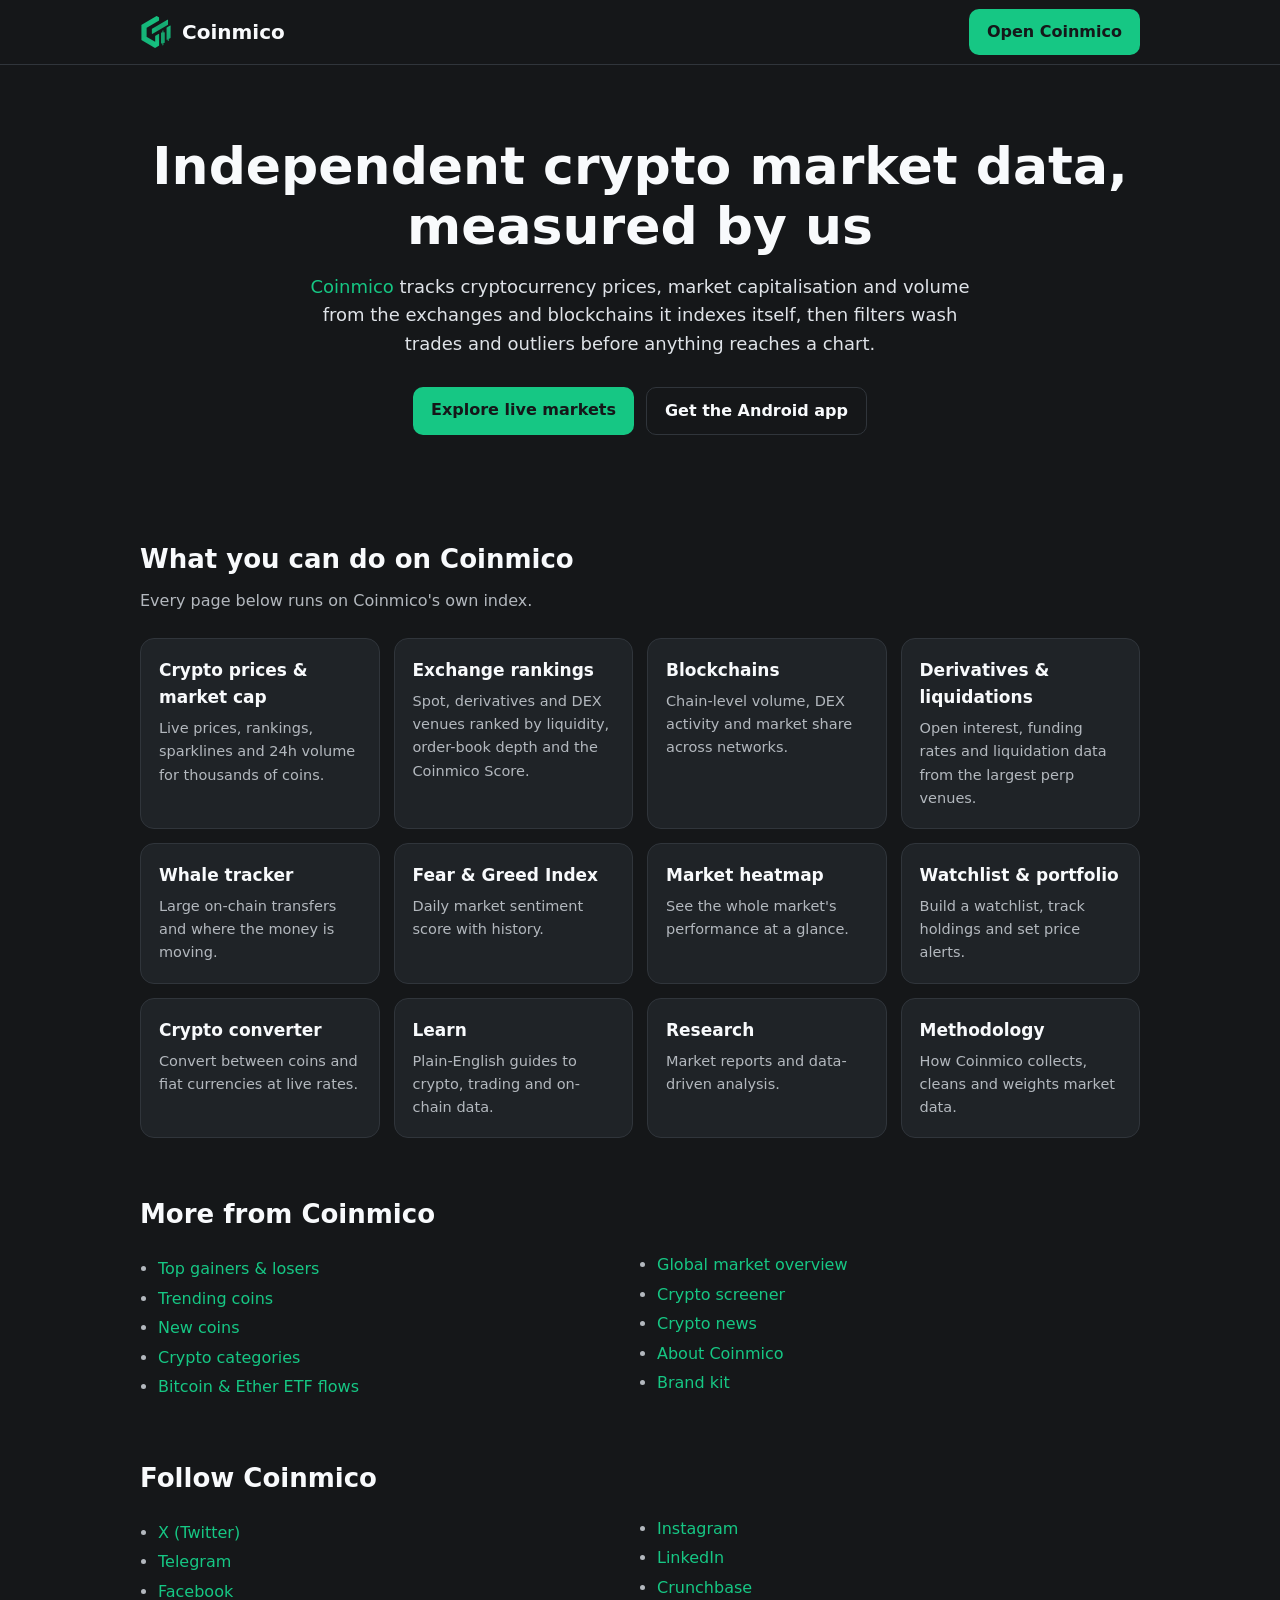
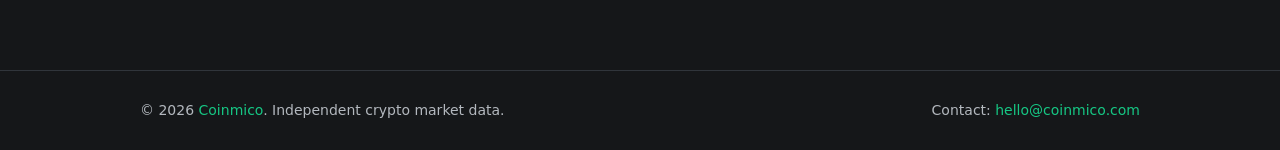
==== index.html @ 0775359c "Coinmico project page Co-Authored-By: Devin AI <158243242+devin-ai-integration[bot]@users.noreply.gi" ====
<!doctype html>
<html lang="en">
<head>
<meta charset="utf-8">
<meta name="viewport" content="width=device-width, initial-scale=1">
<title>Coinmico – Independent Crypto Market Data &amp; Analytics</title>
<meta name="description" content="Coinmico is an independent crypto market data platform: live prices, market cap, volume, exchanges, DEXs, chains, derivatives, whales and research, measured from the venues it indexes itself.">
<meta property="og:type" content="website">
<meta property="og:title" content="Coinmico – Independent Crypto Market Data">
<meta property="og:description" content="Live crypto prices, market cap, exchanges, DEXs, derivatives and on-chain analytics.">
<meta property="og:image" content="assets/og.png">
<meta name="twitter:card" content="summary_large_image">
<meta name="twitter:site" content="@coinmicoHQ">
<link rel="icon" href="favicon.ico">
<script type="application/ld+json">
{
  "@context": "https://schema.org",
  "@type": "Organization",
  "name": "Coinmico",
  "url": "https://coinmico.com",
  "logo": "https://coinmico.com/brand/icon-512.png",
  "email": "hello@coinmico.com",
  "sameAs": [
    "https://x.com/coinmicoHQ",
    "https://www.facebook.com/coinmico",
    "https://t.me/coinmico",
    "https://www.instagram.com/coinmico",
    "https://www.linkedin.com/in/coinmico-hq",
    "https://www.crunchbase.com/organization/coinmico",
    "https://play.google.com/store/apps/details?id=com.coinmico.app"
  ]
}
</script>
<style>
:root{--bg:#151719;--panel:#1b1e21;--card:#1f2327;--line:#30353b;--ink:#f8fafc;--soft:#dfe3e8;--muted:#b3b8be;--accent:#16c784}
*{box-sizing:border-box}
body{margin:0;background:var(--bg);color:var(--ink);font:16px/1.6 Inter,system-ui,-apple-system,"Segoe UI",Roboto,sans-serif}
a{color:var(--accent);text-decoration:none}
a:hover{text-decoration:underline}
.wrap{max-width:1040px;margin:0 auto;padding:0 20px}
header{border-bottom:1px solid var(--line)}
header .wrap{display:flex;align-items:center;justify-content:space-between;height:64px}
.brand{display:flex;align-items:center;gap:10px;color:var(--ink);font-weight:700;font-size:20px}
.brand img{width:32px;height:32px}
.btn{display:inline-block;background:var(--accent);color:#151719;font-weight:600;padding:10px 18px;border-radius:10px}
.btn:hover{text-decoration:none;filter:brightness(1.08)}
.btn.ghost{background:transparent;color:var(--ink);border:1px solid var(--line)}
.hero{padding:72px 0 48px;text-align:center}
.hero h1{font-size:clamp(32px,5vw,52px);line-height:1.15;margin:0 0 16px}
.hero p{color:var(--soft);max-width:680px;margin:0 auto 28px;font-size:18px}
.hero .cta{display:flex;gap:12px;justify-content:center;flex-wrap:wrap}
h2{font-size:26px;margin:56px 0 8px}
.lead{color:var(--muted);margin:0 0 24px}
.grid{display:grid;grid-template-columns:repeat(auto-fill,minmax(230px,1fr));gap:14px}
.card{background:var(--card);border:1px solid var(--line);border-radius:14px;padding:18px}
.card h3{margin:0 0 6px;font-size:17px}
.card h3 a{color:var(--ink)}
.card p{margin:0;color:var(--muted);font-size:14.5px}
ul.links{columns:2;padding-left:18px;color:var(--muted)}
ul.links li{margin:4px 0}
footer{border-top:1px solid var(--line);margin-top:64px;padding:28px 0;color:var(--muted);font-size:14px}
footer .wrap{display:flex;justify-content:space-between;flex-wrap:wrap;gap:12px}
@media(max-width:600px){ul.links{columns:1}}
</style>
</head>
<body>
<header>
  <div class="wrap">
    <a class="brand" href="https://coinmico.com"><img src="assets/mark.png" alt="Coinmico logo">Coinmico</a>
    <a class="btn" href="https://coinmico.com">Open Coinmico</a>
  </div>
</header>

<main class="wrap">
  <section class="hero">
    <h1>Independent crypto market data, measured by us</h1>
    <p><a href="https://coinmico.com">Coinmico</a> tracks cryptocurrency prices, market capitalisation and volume from the exchanges and blockchains it indexes itself, then filters wash trades and outliers before anything reaches a chart.</p>
    <div class="cta">
      <a class="btn" href="https://coinmico.com">Explore live markets</a>
      <a class="btn ghost" href="https://play.google.com/store/apps/details?id=com.coinmico.app">Get the Android app</a>
    </div>
  </section>

  <h2>What you can do on Coinmico</h2>
  <p class="lead">Every page below runs on Coinmico's own index.</p>
  <div class="grid">
    <div class="card"><h3><a href="https://coinmico.com">Crypto prices &amp; market cap</a></h3><p>Live prices, rankings, sparklines and 24h volume for thousands of coins.</p></div>
    <div class="card"><h3><a href="https://coinmico.com/exchanges">Exchange rankings</a></h3><p>Spot, derivatives and DEX venues ranked by liquidity, order-book depth and the Coinmico Score.</p></div>
    <div class="card"><h3><a href="https://coinmico.com/chains">Blockchains</a></h3><p>Chain-level volume, DEX activity and market share across networks.</p></div>
    <div class="card"><h3><a href="https://coinmico.com/liquidations">Derivatives &amp; liquidations</a></h3><p>Open interest, funding rates and liquidation data from the largest perp venues.</p></div>
    <div class="card"><h3><a href="https://coinmico.com/whales">Whale tracker</a></h3><p>Large on-chain transfers and where the money is moving.</p></div>
    <div class="card"><h3><a href="https://coinmico.com/fear-and-greed">Fear &amp; Greed Index</a></h3><p>Daily market sentiment score with history.</p></div>
    <div class="card"><h3><a href="https://coinmico.com/heatmap">Market heatmap</a></h3><p>See the whole market's performance at a glance.</p></div>
    <div class="card"><h3><a href="https://coinmico.com/watchlist">Watchlist &amp; portfolio</a></h3><p>Build a watchlist, track holdings and set price alerts.</p></div>
    <div class="card"><h3><a href="https://coinmico.com/converter">Crypto converter</a></h3><p>Convert between coins and fiat currencies at live rates.</p></div>
    <div class="card"><h3><a href="https://coinmico.com/learn">Learn</a></h3><p>Plain-English guides to crypto, trading and on-chain data.</p></div>
    <div class="card"><h3><a href="https://coinmico.com/research">Research</a></h3><p>Market reports and data-driven analysis.</p></div>
    <div class="card"><h3><a href="https://coinmico.com/methodology">Methodology</a></h3><p>How Coinmico collects, cleans and weights market data.</p></div>
  </div>

  <h2>More from Coinmico</h2>
  <ul class="links">
    <li><a href="https://coinmico.com/gainers-losers">Top gainers &amp; losers</a></li>
    <li><a href="https://coinmico.com/trending">Trending coins</a></li>
    <li><a href="https://coinmico.com/new-coins">New coins</a></li>
    <li><a href="https://coinmico.com/categories">Crypto categories</a></li>
    <li><a href="https://coinmico.com/etf-flows">Bitcoin &amp; Ether ETF flows</a></li>
    <li><a href="https://coinmico.com/global">Global market overview</a></li>
    <li><a href="https://coinmico.com/screener">Crypto screener</a></li>
    <li><a href="https://coinmico.com/news">Crypto news</a></li>
    <li><a href="https://coinmico.com/about">About Coinmico</a></li>
    <li><a href="https://coinmico.com/brand">Brand kit</a></li>
  </ul>

  <h2>Follow Coinmico</h2>
  <ul class="links">
    <li><a href="https://x.com/coinmicoHQ" rel="me">X (Twitter)</a></li>
    <li><a href="https://t.me/coinmico" rel="me">Telegram</a></li>
    <li><a href="https://www.facebook.com/coinmico" rel="me">Facebook</a></li>
    <li><a href="https://www.instagram.com/coinmico" rel="me">Instagram</a></li>
    <li><a href="https://www.linkedin.com/in/coinmico-hq" rel="me">LinkedIn</a></li>
    <li><a href="https://www.crunchbase.com/organization/coinmico" rel="me">Crunchbase</a></li>
  </ul>
</main>

<footer>
  <div class="wrap">
    <span>© 2026 <a href="https://coinmico.com">Coinmico</a>. Independent crypto market data.</span>
    <span>Contact: <a href="mailto:hello@coinmico.com">hello@coinmico.com</a></span>
  </div>
</footer>
</body>
</html>
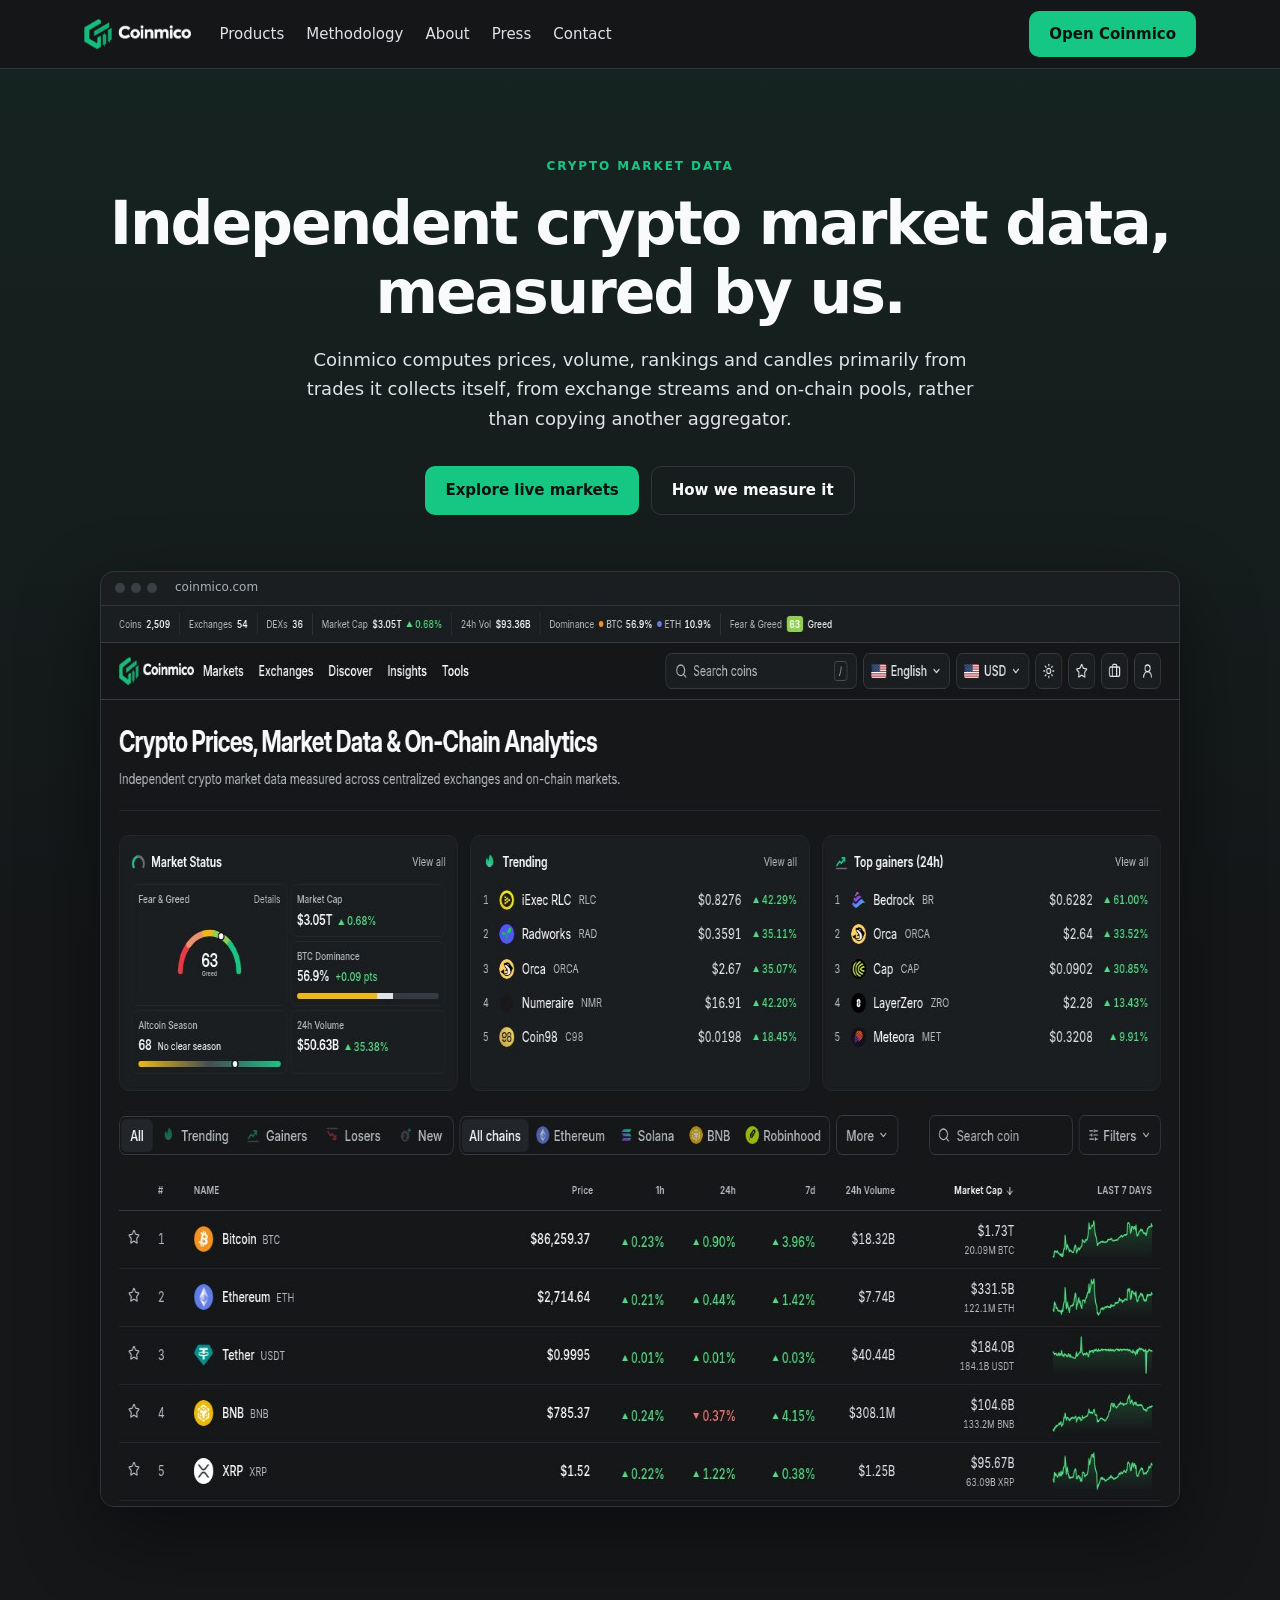
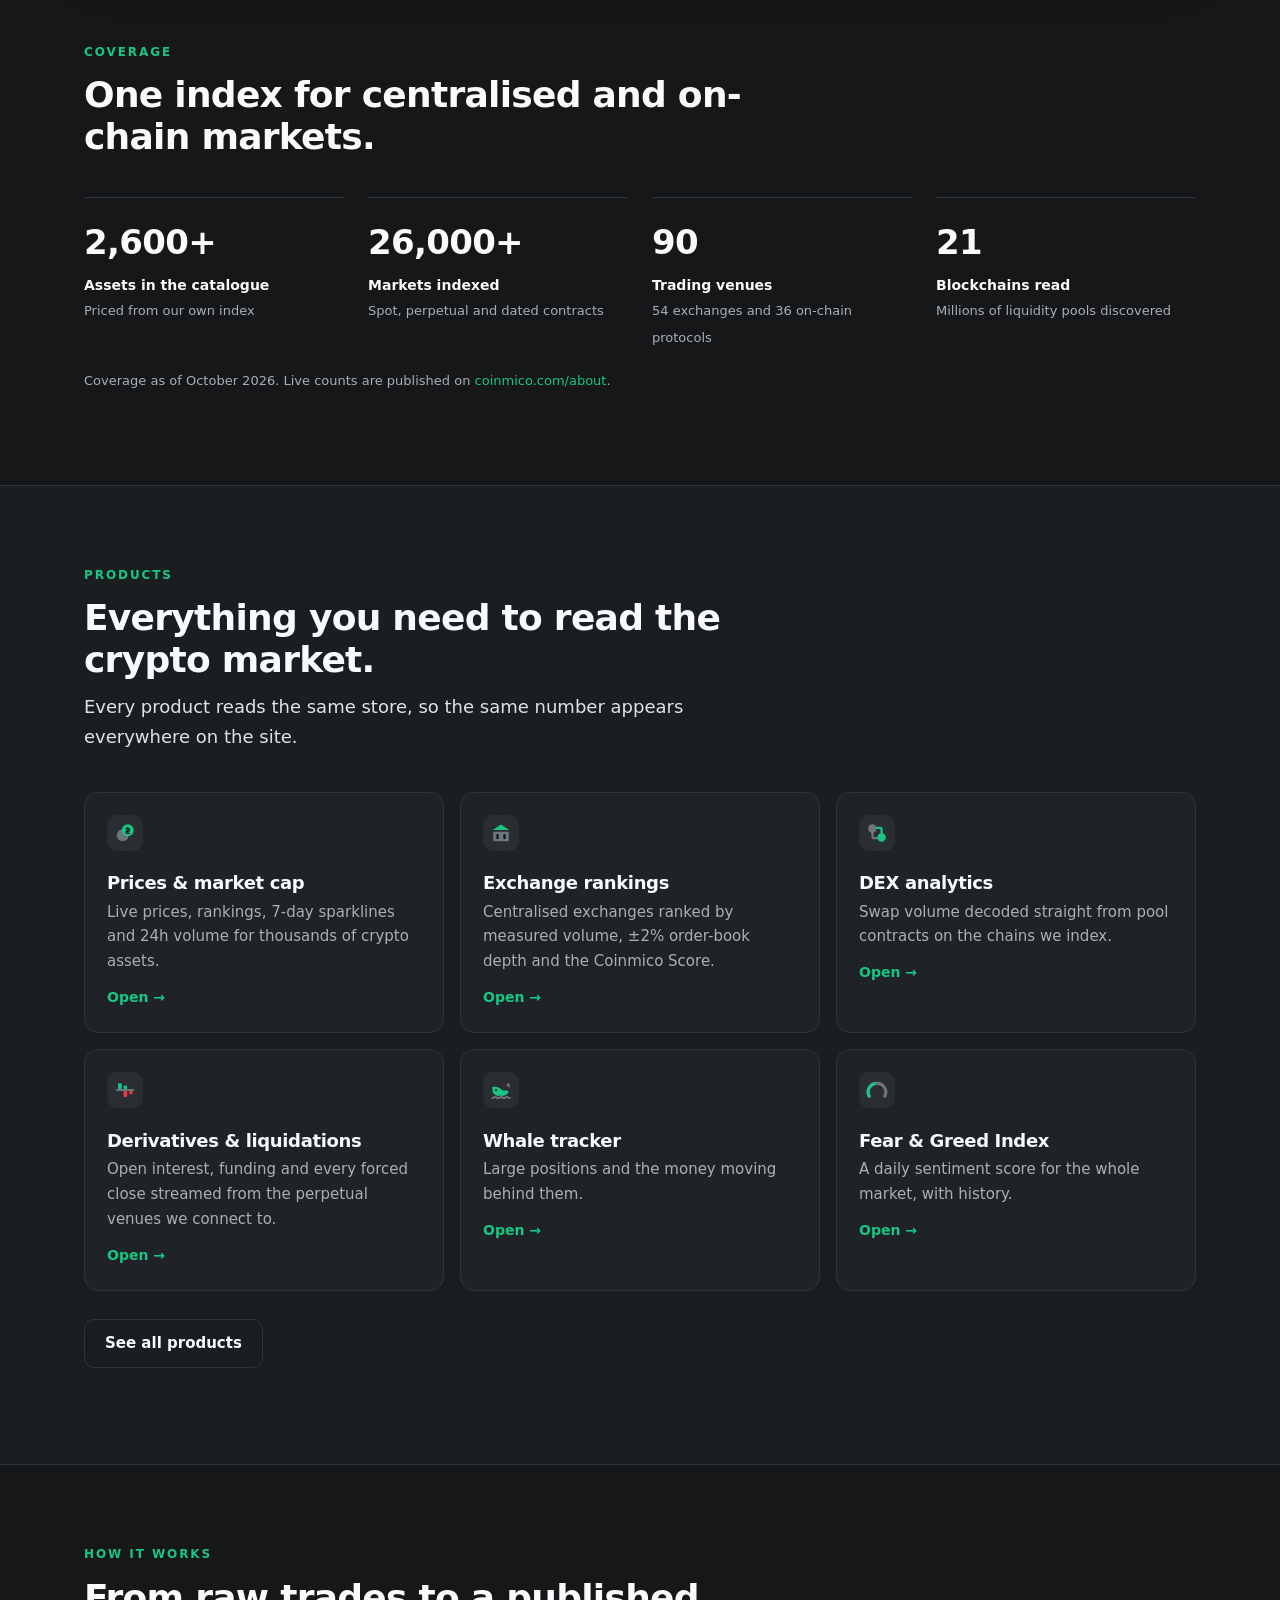
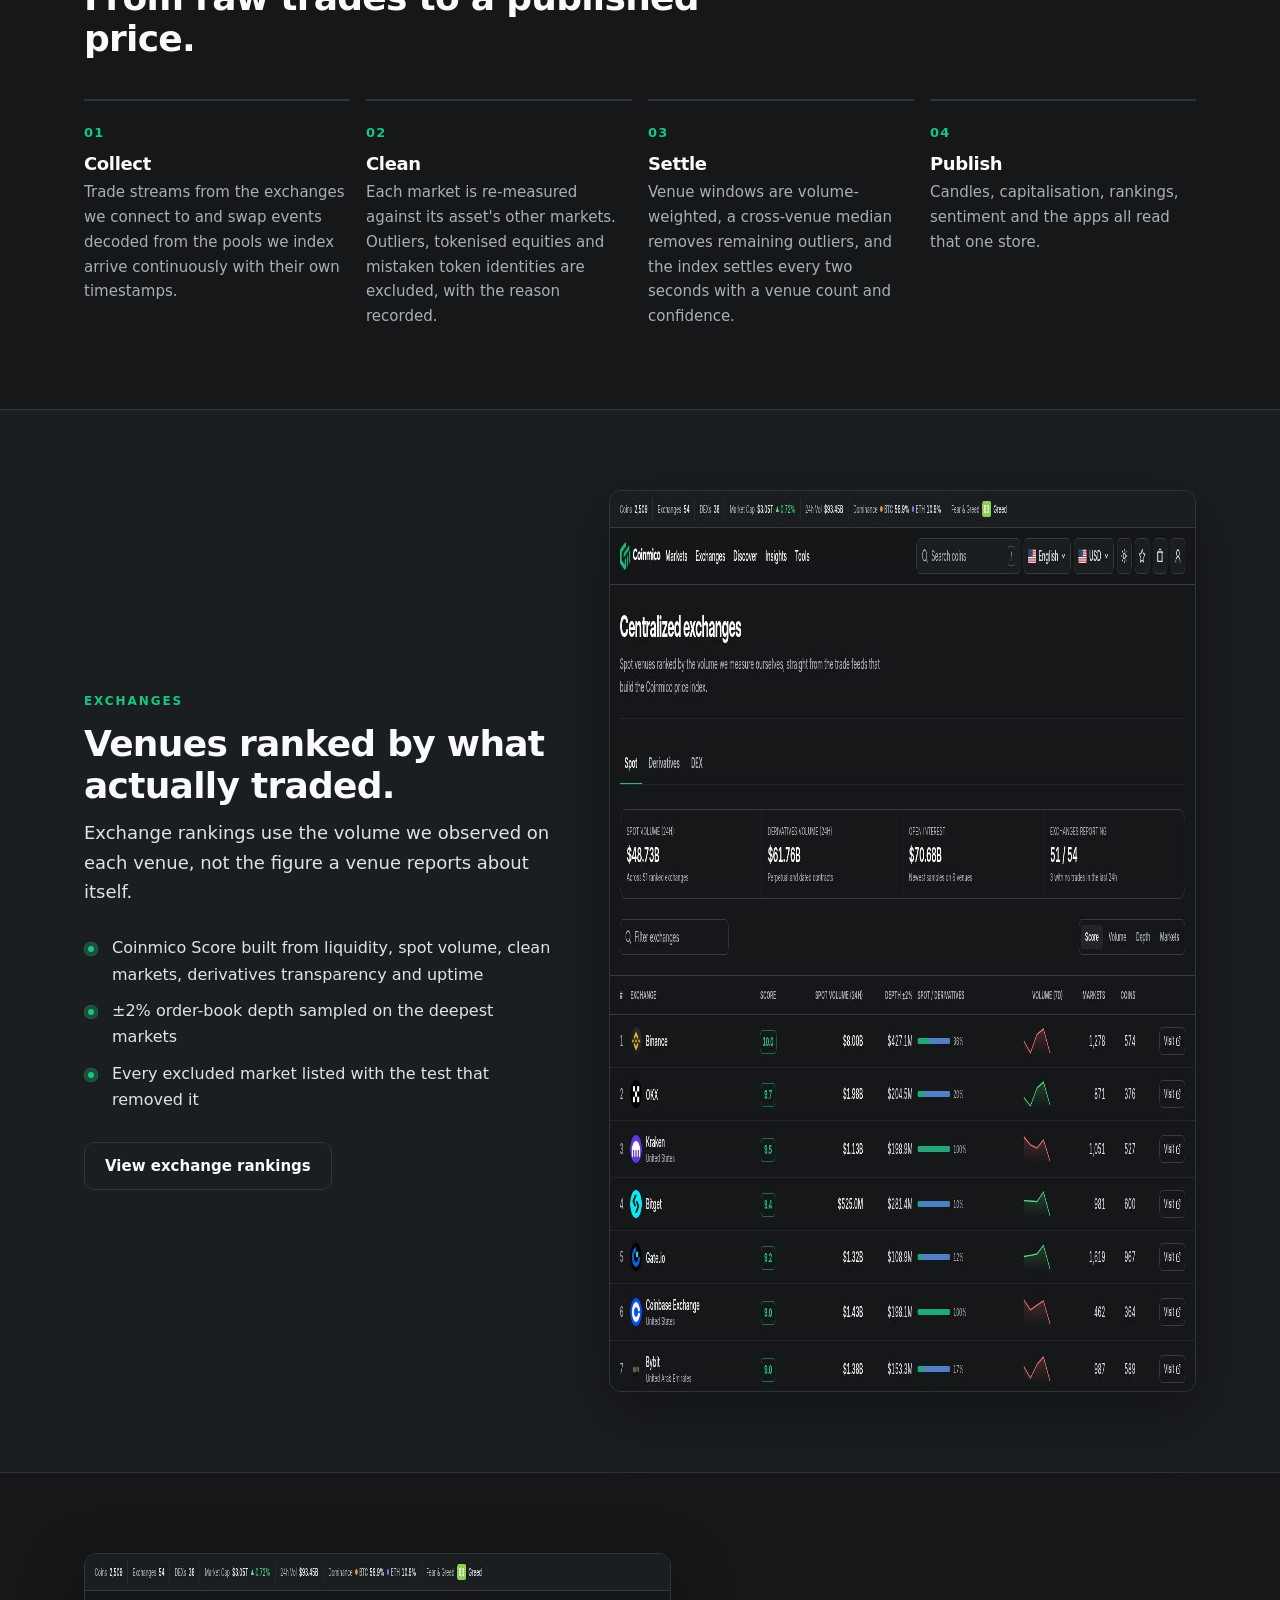
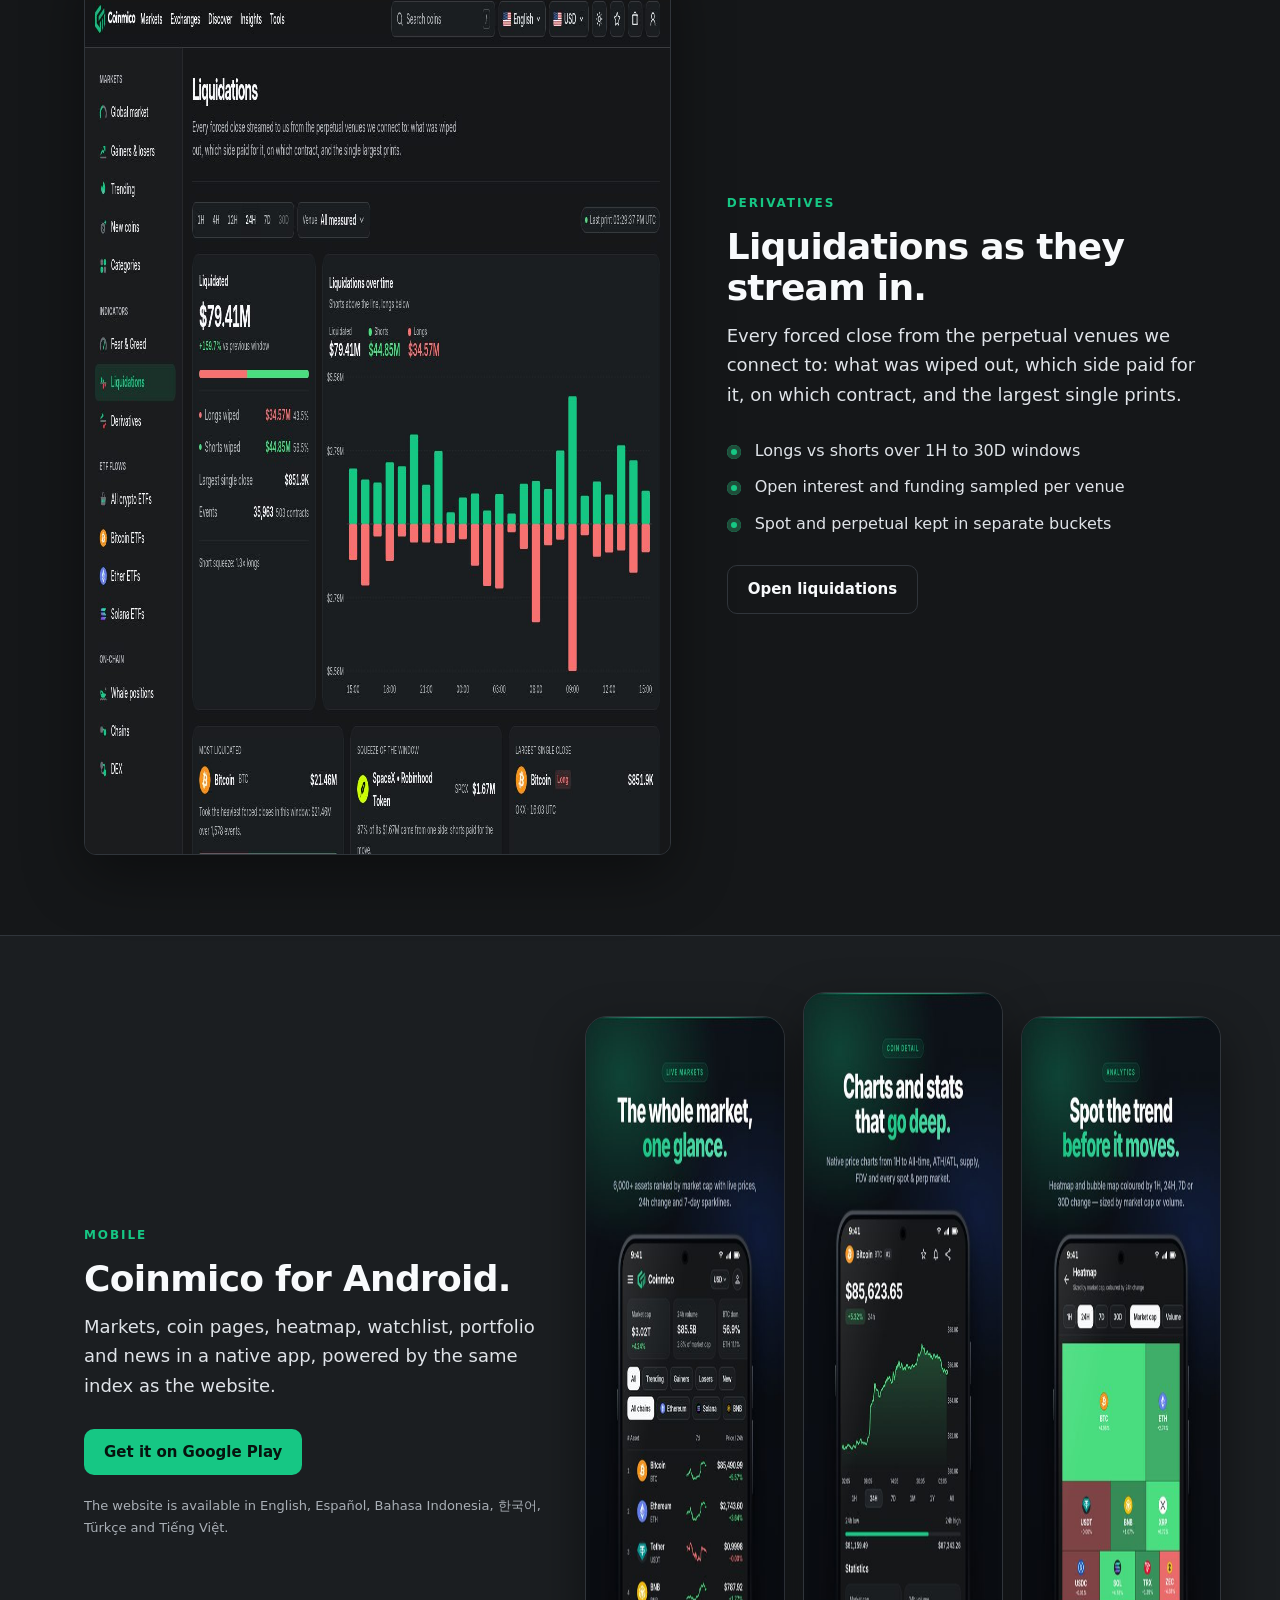
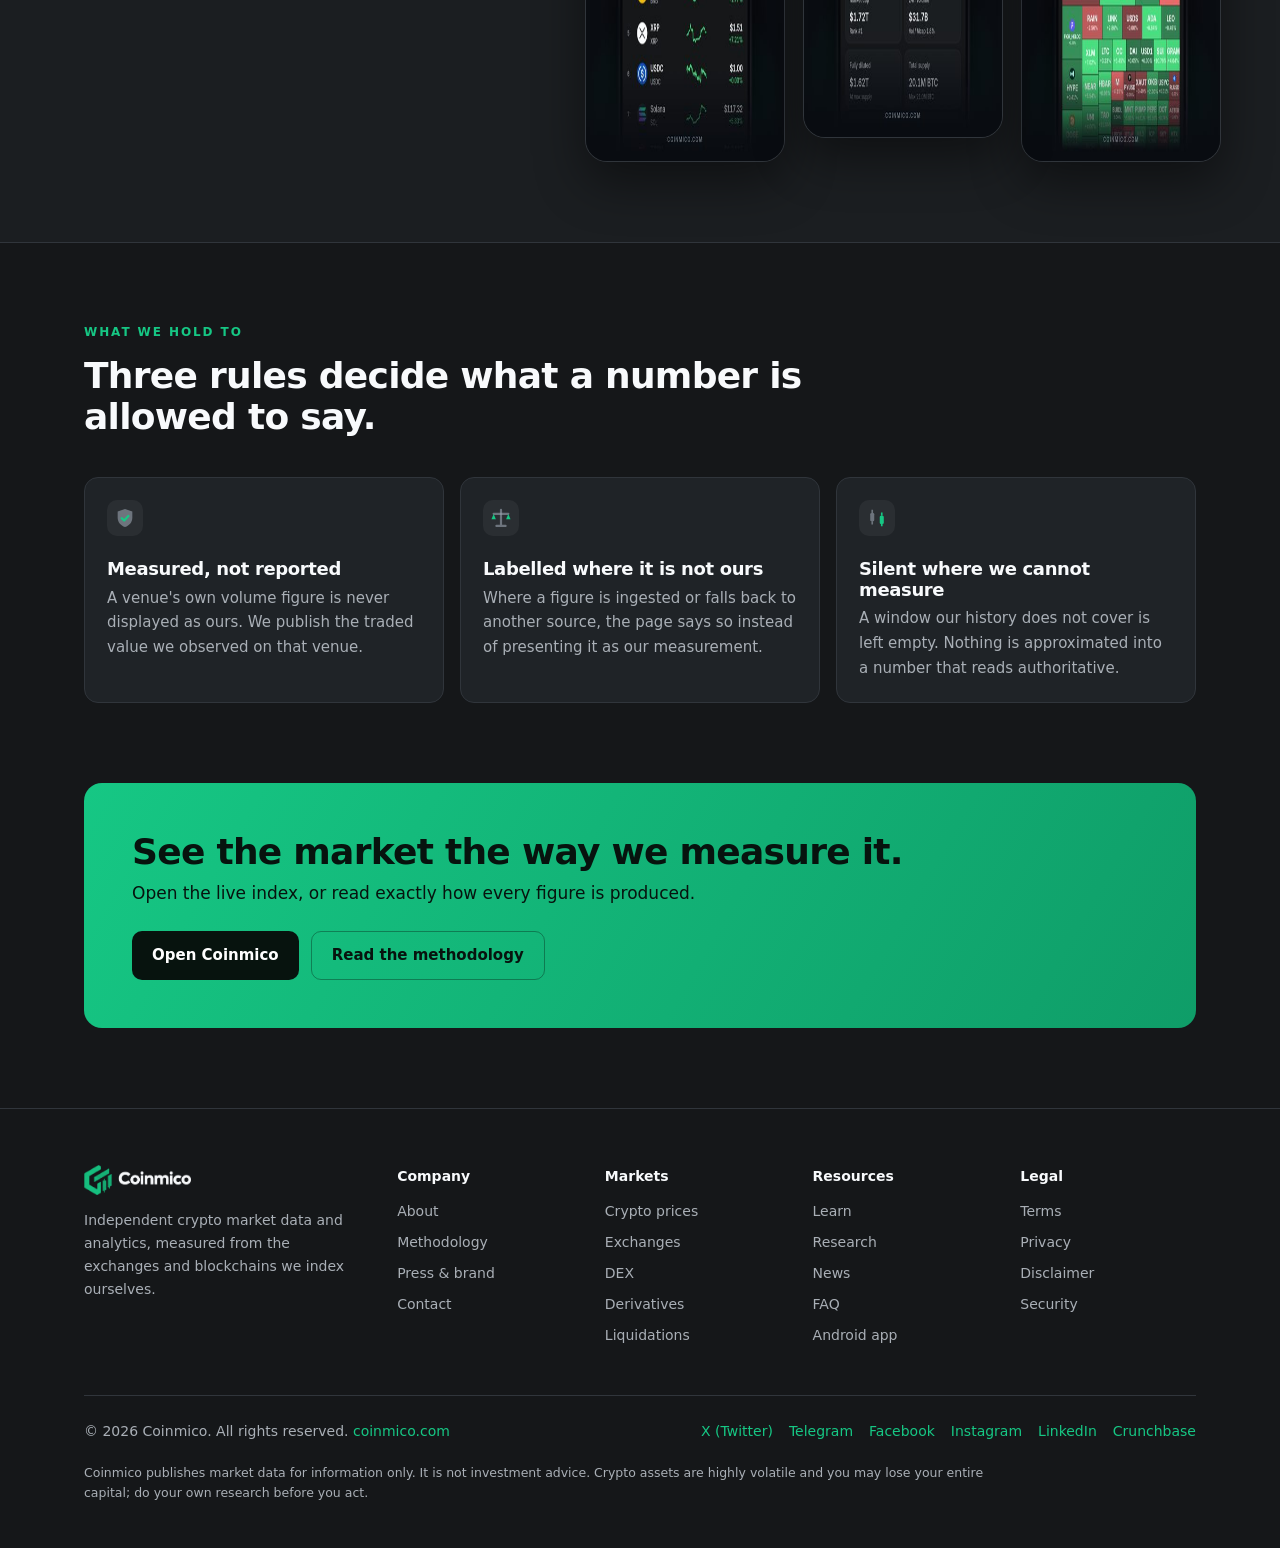
==== commit 63cd9971: "Multi-page Coinmico company site Co-Authored-By: Devin AI <158243242+devin-ai-integration[bot]@users" ====
--- a/index.html
+++ b/index.html
@@ -4,129 +4,173 @@
 <meta charset="utf-8">
 <meta name="viewport" content="width=device-width, initial-scale=1">
 <title>Coinmico – Independent Crypto Market Data &amp; Analytics</title>
-<meta name="description" content="Coinmico is an independent crypto market data platform: live prices, market cap, volume, exchanges, DEXs, chains, derivatives, whales and research, measured from the venues it indexes itself.">
+<meta name="description" content="Coinmico is an independent crypto market data platform: live prices, market cap, volume, exchanges, DEXs, derivatives and on-chain analytics measured from the venues it indexes itself.">
+<link rel="canonical" href="https://coinmico.github.io/">
+<meta name="theme-color" content="#151719">
 <meta property="og:type" content="website">
-<meta property="og:title" content="Coinmico – Independent Crypto Market Data">
-<meta property="og:description" content="Live crypto prices, market cap, exchanges, DEXs, derivatives and on-chain analytics.">
-<meta property="og:image" content="assets/og.png">
+<meta property="og:site_name" content="Coinmico">
+<meta property="og:url" content="https://coinmico.github.io/">
+<meta property="og:title" content="Coinmico – Independent Crypto Market Data &amp; Analytics">
+<meta property="og:description" content="Coinmico is an independent crypto market data platform: live prices, market cap, volume, exchanges, DEXs, derivatives and on-chain analytics measured from the venues it indexes itself.">
+<meta property="og:image" content="https://coinmico.github.io/assets/og.png">
+<meta property="og:image:width" content="1200">
+<meta property="og:image:height" content="630">
 <meta name="twitter:card" content="summary_large_image">
 <meta name="twitter:site" content="@coinmicoHQ">
-<link rel="icon" href="favicon.ico">
-<script type="application/ld+json">
-{
-  "@context": "https://schema.org",
-  "@type": "Organization",
-  "name": "Coinmico",
-  "url": "https://coinmico.com",
-  "logo": "https://coinmico.com/brand/icon-512.png",
-  "email": "hello@coinmico.com",
-  "sameAs": [
-    "https://x.com/coinmicoHQ",
-    "https://www.facebook.com/coinmico",
-    "https://t.me/coinmico",
-    "https://www.instagram.com/coinmico",
-    "https://www.linkedin.com/in/coinmico-hq",
-    "https://www.crunchbase.com/organization/coinmico",
-    "https://play.google.com/store/apps/details?id=com.coinmico.app"
-  ]
-}
-</script>
-<style>
-:root{--bg:#151719;--panel:#1b1e21;--card:#1f2327;--line:#30353b;--ink:#f8fafc;--soft:#dfe3e8;--muted:#b3b8be;--accent:#16c784}
-*{box-sizing:border-box}
-body{margin:0;background:var(--bg);color:var(--ink);font:16px/1.6 Inter,system-ui,-apple-system,"Segoe UI",Roboto,sans-serif}
-a{color:var(--accent);text-decoration:none}
-a:hover{text-decoration:underline}
-.wrap{max-width:1040px;margin:0 auto;padding:0 20px}
-header{border-bottom:1px solid var(--line)}
-header .wrap{display:flex;align-items:center;justify-content:space-between;height:64px}
-.brand{display:flex;align-items:center;gap:10px;color:var(--ink);font-weight:700;font-size:20px}
-.brand img{width:32px;height:32px}
-.btn{display:inline-block;background:var(--accent);color:#151719;font-weight:600;padding:10px 18px;border-radius:10px}
-.btn:hover{text-decoration:none;filter:brightness(1.08)}
-.btn.ghost{background:transparent;color:var(--ink);border:1px solid var(--line)}
-.hero{padding:72px 0 48px;text-align:center}
-.hero h1{font-size:clamp(32px,5vw,52px);line-height:1.15;margin:0 0 16px}
-.hero p{color:var(--soft);max-width:680px;margin:0 auto 28px;font-size:18px}
-.hero .cta{display:flex;gap:12px;justify-content:center;flex-wrap:wrap}
-h2{font-size:26px;margin:56px 0 8px}
-.lead{color:var(--muted);margin:0 0 24px}
-.grid{display:grid;grid-template-columns:repeat(auto-fill,minmax(230px,1fr));gap:14px}
-.card{background:var(--card);border:1px solid var(--line);border-radius:14px;padding:18px}
-.card h3{margin:0 0 6px;font-size:17px}
-.card h3 a{color:var(--ink)}
-.card p{margin:0;color:var(--muted);font-size:14.5px}
-ul.links{columns:2;padding-left:18px;color:var(--muted)}
-ul.links li{margin:4px 0}
-footer{border-top:1px solid var(--line);margin-top:64px;padding:28px 0;color:var(--muted);font-size:14px}
-footer .wrap{display:flex;justify-content:space-between;flex-wrap:wrap;gap:12px}
-@media(max-width:600px){ul.links{columns:1}}
-</style>
+<meta name="twitter:image" content="https://coinmico.github.io/assets/og.png">
+<link rel="icon" href="favicon.ico" sizes="any">
+<link rel="apple-touch-icon" href="assets/apple-touch-icon.png">
+<link rel="preconnect" href="https://rsms.me/">
+<link rel="stylesheet" href="https://rsms.me/inter/inter.css">
+<link rel="stylesheet" href="assets/site.css">
+<script type="application/ld+json">{"@context": "https://schema.org", "@type": "Organization", "@id": "https://coinmico.com/#organization", "name": "Coinmico", "url": "https://coinmico.com", "logo": "https://coinmico.com/brand/icon-512.png", "description": "Independent crypto market data and analytics platform measuring prices, volume and liquidity across centralised exchanges and on-chain markets.", "email": "hello@coinmico.com", "sameAs": ["https://x.com/coinmicoHQ", "https://t.me/coinmico", "https://www.facebook.com/coinmico", "https://www.instagram.com/coinmico", "https://www.linkedin.com/in/coinmico-hq", "https://www.crunchbase.com/organization/coinmico", "https://play.google.com/store/apps/details?id=com.coinmico.app", "https://coinmico.github.io/"], "contactPoint": [{"@type": "ContactPoint", "contactType": "customer support", "email": "support@coinmico.com", "availableLanguage": ["en"]}, {"@type": "ContactPoint", "contactType": "press", "email": "hello@coinmico.com", "availableLanguage": ["en"]}]}</script>
+<script type="application/ld+json">{"@context": "https://schema.org", "@type": "WebSite", "name": "Coinmico", "url": "https://coinmico.github.io/", "publisher": {"@id": "https://coinmico.com/#organization"}}</script>
 </head>
 <body>
-<header>
+<a class="skip" href="#main">Skip to content</a>
+<header class="top">
   <div class="wrap">
-    <a class="brand" href="https://coinmico.com"><img src="assets/mark.png" alt="Coinmico logo">Coinmico</a>
+    <a class="logo" href="./" aria-label="Coinmico home"><img src="assets/lockup-dark.png" alt="Coinmico" width="107" height="30"></a>
+    <nav class="main" aria-label="Main"><a href="products.html">Products</a><a href="methodology.html">Methodology</a><a href="about.html">About</a><a href="press.html">Press</a><a href="contact.html">Contact</a></nav>
     <a class="btn" href="https://coinmico.com">Open Coinmico</a>
   </div>
 </header>
+<main id="main">
 
-<main class="wrap">
-  <section class="hero">
-    <h1>Independent crypto market data, measured by us</h1>
-    <p><a href="https://coinmico.com">Coinmico</a> tracks cryptocurrency prices, market capitalisation and volume from the exchanges and blockchains it indexes itself, then filters wash trades and outliers before anything reaches a chart.</p>
-    <div class="cta">
-      <a class="btn" href="https://coinmico.com">Explore live markets</a>
-      <a class="btn ghost" href="https://play.google.com/store/apps/details?id=com.coinmico.app">Get the Android app</a>
+<section class="hero">
+  <div class="wrap">
+    <p class="eyebrow">Crypto market data</p>
+    <h1>Independent crypto market data,<br>measured by us.</h1>
+    <p class="lead">Coinmico computes prices, volume, rankings and candles primarily from trades it collects itself, from exchange streams and on-chain pools, rather than copying another aggregator.</p>
+    <div class="cta"><a class="btn" href="https://coinmico.com">Explore live markets</a><a class="btn ghost" href="methodology.html">How we measure it</a></div>
+    <div class="frame"><div class="bar"><i></i><i></i><i></i><span>coinmico.com</span></div><img src="assets/shot-home.jpg" alt="Coinmico market overview with live prices, market status, trending coins and the market table" width="1440" height="900"></div>
+  </div>
+</section>
+
+<section>
+  <div class="wrap">
+    <div class="head"><p class="eyebrow">Coverage</p><h2>One index for centralised and on-chain markets.</h2></div>
+    
+<div class="stats">
+  <div class="stat"><b>2,600+</b><span>Assets in the catalogue</span><small>Priced from our own index</small></div>
+  <div class="stat"><b>26,000+</b><span>Markets indexed</span><small>Spot, perpetual and dated contracts</small></div>
+  <div class="stat"><b>90</b><span>Trading venues</span><small>54 exchanges and 36 on-chain protocols</small></div>
+  <div class="stat"><b>21</b><span>Blockchains read</span><small>Millions of liquidity pools discovered</small></div>
+</div>
+<p class="note">Coverage as of October 2026. Live counts are published on <a href="https://coinmico.com/about">coinmico.com/about</a>.</p>
+
+  </div>
+</section>
+
+<section class="alt">
+  <div class="wrap">
+    <div class="head"><p class="eyebrow">Products</p><h2>Everything you need to read the crypto market.</h2><p class="lead">Every product reads the same store, so the same number appears everywhere on the site.</p></div>
+    <div class="grid"><a class="card" href="https://coinmico.com/"><svg viewBox="0 0 24 24" aria-hidden="true" class="ic"><circle cx="9.5" cy="14.5" r="6.5" fill="rgba(153,164,176,0.6)"></circle><circle cx="15" cy="9" r="6.5" fill="#16c784"></circle><path d="M15 5.6v6.8M13.1 7.3h2.6a1.3 1.3 0 0 1 0 2.6h-1.4a1.3 1.3 0 0 0 0 2.6h2.6" stroke="#07130e" stroke-width="1.3" stroke-linecap="round" fill="none"></path></svg><h3>Prices &amp; market cap</h3><p>Live prices, rankings, 7-day sparklines and 24h volume for thousands of crypto assets.</p><span class="more">Open &rarr;</span></a><a class="card" href="https://coinmico.com/exchanges"><svg viewBox="0 0 24 24" aria-hidden="true" class="ic"><path d="M3.5 10.5h17v9a1.5 1.5 0 0 1-1.5 1.5H5a1.5 1.5 0 0 1-1.5-1.5v-9Z" fill="rgba(153,164,176,0.6)"></path><path d="M12 2.6l9 6.2H3l9-6.2Z" fill="#16c784"></path><rect x="7" y="13" width="2.4" height="5.6" rx="1" fill="#07130e"></rect><rect x="14.6" y="13" width="2.4" height="5.6" rx="1" fill="#07130e"></rect></svg><h3>Exchange rankings</h3><p>Centralised exchanges ranked by measured volume, &plusmn;2% order-book depth and the Coinmico Score.</p><span class="more">Open &rarr;</span></a><a class="card" href="https://coinmico.com/exchanges/dex"><svg viewBox="0 0 24 24" aria-hidden="true" class="ic"><circle cx="7" cy="7" r="4.6" fill="rgba(153,164,176,0.6)"></circle><circle cx="17" cy="17" r="4.6" fill="#16c784"></circle><path d="M7 11.6v4.4a1.6 1.6 0 0 0 1.6 1.6h3.4" stroke="rgba(153,164,176,0.6)" stroke-width="2.4" stroke-linecap="round" fill="none"></path><path d="M17 12.4V8a1.6 1.6 0 0 0-1.6-1.6H12" stroke="#16c784" stroke-width="2.4" stroke-linecap="round" fill="none"></path></svg><h3>DEX analytics</h3><p>Swap volume decoded straight from pool contracts on the chains we index.</p><span class="more">Open &rarr;</span></a><a class="card" href="https://coinmico.com/liquidations"><svg viewBox="0 0 24 24" aria-hidden="true" class="ic"><rect x="2" y="10.9" width="20" height="2.2" rx="1.1" fill="rgba(153,164,176,0.6)"></rect><rect x="4.4" y="4.6" width="4" height="6.3" rx="1.2" fill="#16c784"></rect><rect x="10.4" y="7.2" width="4" height="3.7" rx="1.2" fill="#16c784"></rect><rect x="10.4" y="13.1" width="4" height="6.6" rx="1.2" fill="#ea3943"></rect><rect x="16.4" y="13.1" width="4" height="3.6" rx="1.2" fill="#ea3943"></rect></svg><h3>Derivatives &amp; liquidations</h3><p>Open interest, funding and every forced close streamed from the perpetual venues we connect to.</p><span class="more">Open &rarr;</span></a><a class="card" href="https://coinmico.com/whales"><svg viewBox="0 0 24 24" aria-hidden="true" class="ic"><path d="M19.6 4.4c1.7.7 2.4 2.3 2.1 4.8-1.9-.4-3.1-1.3-3.6-2.7l1.5-2.1Z" fill="rgba(153,164,176,0.6)"></path><path d="M2.6 8.8c4.5-.9 8.1.4 10.9 3.8h4.9c1.3 0 2.1 1.3 1.5 2.4-1.3 2.2-3.7 3.4-6.9 3.4H9.4c-3.8 0-6.8-3-6.8-6.7V8.8Z" fill="#16c784"></path><circle cx="6.6" cy="12.2" r="1.2" fill="#07130e"></circle><path d="M2.4 20.9c1.6 0 1.6-1.3 3.2-1.3s1.6 1.3 3.2 1.3 1.6-1.3 3.2-1.3 1.6 1.3 3.2 1.3 1.6-1.3 3.2-1.3 1.6 1.3 3.2 1.3" stroke="rgba(153,164,176,0.6)" stroke-width="2.2" stroke-linecap="round" fill="none"></path></svg><h3>Whale tracker</h3><p>Large positions and the money moving behind them.</p><span class="more">Open &rarr;</span></a><a class="card" href="https://coinmico.com/fear-and-greed"><svg viewBox="0 0 24 24" aria-hidden="true" class="ic"><path d="M3.4 18.6a9.6 9.6 0 1 1 17.2 0" stroke="rgba(153,164,176,0.6)" stroke-width="3.4" stroke-linecap="round" fill="none"></path><path d="M3.4 18.6A9.6 9.6 0 0 1 8.6 5.1" stroke="#16c784" stroke-width="3.4" stroke-linecap="round" fill="none"></path></svg><h3>Fear &amp; Greed Index</h3><p>A daily sentiment score for the whole market, with history.</p><span class="more">Open &rarr;</span></a></div>
+    <p style="margin-top:28px"><a class="btn ghost" href="products.html">See all products</a></p>
+  </div>
+</section>
+
+<section>
+  <div class="wrap">
+    <div class="head"><p class="eyebrow">How it works</p><h2>From raw trades to a published price.</h2></div>
+    <div class="steps">
+      <div class="step"><h3>Collect</h3><p>Trade streams from the exchanges we connect to and swap events decoded from the pools we index arrive continuously with their own timestamps.</p></div>
+      <div class="step"><h3>Clean</h3><p>Each market is re-measured against its asset's other markets. Outliers, tokenised equities and mistaken token identities are excluded, with the reason recorded.</p></div>
+      <div class="step"><h3>Settle</h3><p>Venue windows are volume-weighted, a cross-venue median removes remaining outliers, and the index settles every two seconds with a venue count and confidence.</p></div>
+      <div class="step"><h3>Publish</h3><p>Candles, capitalisation, rankings, sentiment and the apps all read that one store.</p></div>
     </div>
-  </section>
+  </div>
+</section>
 
-  <h2>What you can do on Coinmico</h2>
-  <p class="lead">Every page below runs on Coinmico's own index.</p>
-  <div class="grid">
-    <div class="card"><h3><a href="https://coinmico.com">Crypto prices &amp; market cap</a></h3><p>Live prices, rankings, sparklines and 24h volume for thousands of coins.</p></div>
-    <div class="card"><h3><a href="https://coinmico.com/exchanges">Exchange rankings</a></h3><p>Spot, derivatives and DEX venues ranked by liquidity, order-book depth and the Coinmico Score.</p></div>
-    <div class="card"><h3><a href="https://coinmico.com/chains">Blockchains</a></h3><p>Chain-level volume, DEX activity and market share across networks.</p></div>
-    <div class="card"><h3><a href="https://coinmico.com/liquidations">Derivatives &amp; liquidations</a></h3><p>Open interest, funding rates and liquidation data from the largest perp venues.</p></div>
-    <div class="card"><h3><a href="https://coinmico.com/whales">Whale tracker</a></h3><p>Large on-chain transfers and where the money is moving.</p></div>
-    <div class="card"><h3><a href="https://coinmico.com/fear-and-greed">Fear &amp; Greed Index</a></h3><p>Daily market sentiment score with history.</p></div>
-    <div class="card"><h3><a href="https://coinmico.com/heatmap">Market heatmap</a></h3><p>See the whole market's performance at a glance.</p></div>
-    <div class="card"><h3><a href="https://coinmico.com/watchlist">Watchlist &amp; portfolio</a></h3><p>Build a watchlist, track holdings and set price alerts.</p></div>
-    <div class="card"><h3><a href="https://coinmico.com/converter">Crypto converter</a></h3><p>Convert between coins and fiat currencies at live rates.</p></div>
-    <div class="card"><h3><a href="https://coinmico.com/learn">Learn</a></h3><p>Plain-English guides to crypto, trading and on-chain data.</p></div>
-    <div class="card"><h3><a href="https://coinmico.com/research">Research</a></h3><p>Market reports and data-driven analysis.</p></div>
-    <div class="card"><h3><a href="https://coinmico.com/methodology">Methodology</a></h3><p>How Coinmico collects, cleans and weights market data.</p></div>
+<section class="alt">
+  <div class="wrap split">
+    <div class="txt">
+      <p class="eyebrow">Exchanges</p>
+      <h2>Venues ranked by what actually traded.</h2>
+      <p class="lead">Exchange rankings use the volume we observed on each venue, not the figure a venue reports about itself.</p>
+      <ul class="check">
+        <li>Coinmico Score built from liquidity, spot volume, clean markets, derivatives transparency and uptime</li>
+        <li>&plusmn;2% order-book depth sampled on the deepest markets</li>
+        <li>Every excluded market listed with the test that removed it</li>
+      </ul>
+      <a class="btn ghost" href="https://coinmico.com/exchanges">View exchange rankings</a>
+    </div>
+    <div class="shot"><img src="assets/shot-exchanges.jpg" alt="Coinmico centralised exchange rankings with score, measured spot volume and order-book depth" width="1440" height="900" loading="lazy"></div>
   </div>
+</section>
 
-  <h2>More from Coinmico</h2>
-  <ul class="links">
-    <li><a href="https://coinmico.com/gainers-losers">Top gainers &amp; losers</a></li>
-    <li><a href="https://coinmico.com/trending">Trending coins</a></li>
-    <li><a href="https://coinmico.com/new-coins">New coins</a></li>
-    <li><a href="https://coinmico.com/categories">Crypto categories</a></li>
-    <li><a href="https://coinmico.com/etf-flows">Bitcoin &amp; Ether ETF flows</a></li>
-    <li><a href="https://coinmico.com/global">Global market overview</a></li>
-    <li><a href="https://coinmico.com/screener">Crypto screener</a></li>
-    <li><a href="https://coinmico.com/news">Crypto news</a></li>
-    <li><a href="https://coinmico.com/about">About Coinmico</a></li>
-    <li><a href="https://coinmico.com/brand">Brand kit</a></li>
-  </ul>
+<section>
+  <div class="wrap split rev">
+    <div class="txt">
+      <p class="eyebrow">Derivatives</p>
+      <h2>Liquidations as they stream in.</h2>
+      <p class="lead">Every forced close from the perpetual venues we connect to: what was wiped out, which side paid for it, on which contract, and the largest single prints.</p>
+      <ul class="check">
+        <li>Longs vs shorts over 1H to 30D windows</li>
+        <li>Open interest and funding sampled per venue</li>
+        <li>Spot and perpetual kept in separate buckets</li>
+      </ul>
+      <a class="btn ghost" href="https://coinmico.com/liquidations">Open liquidations</a>
+    </div>
+    <div class="shot"><img src="assets/shot-liquidations.jpg" alt="Coinmico liquidations dashboard showing longs and shorts liquidated over time" width="1440" height="900" loading="lazy"></div>
+  </div>
+</section>
 
-  <h2>Follow Coinmico</h2>
-  <ul class="links">
-    <li><a href="https://x.com/coinmicoHQ" rel="me">X (Twitter)</a></li>
-    <li><a href="https://t.me/coinmico" rel="me">Telegram</a></li>
-    <li><a href="https://www.facebook.com/coinmico" rel="me">Facebook</a></li>
-    <li><a href="https://www.instagram.com/coinmico" rel="me">Instagram</a></li>
-    <li><a href="https://www.linkedin.com/in/coinmico-hq" rel="me">LinkedIn</a></li>
-    <li><a href="https://www.crunchbase.com/organization/coinmico" rel="me">Crunchbase</a></li>
-  </ul>
+<section class="alt">
+  <div class="wrap split">
+    <div class="txt">
+      <p class="eyebrow">Mobile</p>
+      <h2>Coinmico for Android.</h2>
+      <p class="lead">Markets, coin pages, heatmap, watchlist, portfolio and news in a native app, powered by the same index as the website.</p>
+      <div class="cta"><a class="btn" href="https://play.google.com/store/apps/details?id=com.coinmico.app">Get it on Google Play</a></div>
+      <p class="note">The website is available in English, Espa&ntilde;ol, Bahasa Indonesia, &#xd55c;&#xad6d;&#xc5b4;, T&uuml;rk&ccedil;e and Ti&#7871;ng Vi&#7879;t.</p>
+    </div>
+    <div class="phones">
+      <img src="assets/app-markets.jpg" alt="Coinmico Android app markets screen" width="420" height="746" loading="lazy">
+      <img src="assets/app-coin.jpg" alt="Coinmico Android app coin detail screen" width="420" height="746" loading="lazy">
+      <img src="assets/app-heatmap.jpg" alt="Coinmico Android app heatmap screen" width="420" height="746" loading="lazy">
+    </div>
+  </div>
+</section>
+
+<section>
+  <div class="wrap">
+    <div class="head"><p class="eyebrow">What we hold to</p><h2>Three rules decide what a number is allowed to say.</h2></div>
+    <div class="grid">
+      <div class="card"><svg viewBox="0 0 24 24" aria-hidden="true" class="ic"><path d="M12 2.2 20 5v6.6c0 4.6-3.2 8.4-8 10.2-4.8-1.8-8-5.6-8-10.2V5l8-2.8Z" fill="rgba(153,164,176,0.6)"></path><path d="M8.4 12.2l2.7 2.6 4.6-5" stroke="#16c784" stroke-width="2.4" stroke-linecap="round" stroke-linejoin="round" fill="none"></path></svg><h3>Measured, not reported</h3><p>A venue's own volume figure is never displayed as ours. We publish the traded value we observed on that venue.</p></div>
+      <div class="card"><svg viewBox="0 0 24 24" aria-hidden="true" class="ic"><path d="M12 3v17M7 20.6h10" stroke="rgba(153,164,176,0.6)" stroke-width="2.4" stroke-linecap="round"></path><path d="M4 7.4h16" stroke="rgba(153,164,176,0.6)" stroke-width="2.4" stroke-linecap="round"></path><path d="M4 7.6 1.6 13.4h4.8L4 7.6Z" fill="#16c784"></path><path d="M20 7.6 17.6 13.4h4.8L20 7.6Z" fill="#16c784"></path></svg><h3>Labelled where it is not ours</h3><p>Where a figure is ingested or falls back to another source, the page says so instead of presenting it as our measurement.</p></div>
+      <div class="card"><svg viewBox="0 0 24 24" aria-hidden="true" class="ic"><rect x="4.6" y="6.5" width="4.4" height="9" rx="1.4" fill="rgba(153,164,176,0.6)"></rect><path d="M6.8 3v3.5M6.8 15.5V19" stroke="rgba(153,164,176,0.6)" stroke-width="1.8"></path><rect x="15" y="9.5" width="4.4" height="9" rx="1.4" fill="#16c784"></rect><path d="M17.2 6v3.5M17.2 18.5V21" stroke="#16c784" stroke-width="1.8"></path></svg><h3>Silent where we cannot measure</h3><p>A window our history does not cover is left empty. Nothing is approximated into a number that reads authoritative.</p></div>
+    </div>
+  </div>
+</section>
+
+<section style="padding-top:0">
+  <div class="wrap">
+    <div class="band">
+      <div><h2>See the market the way we measure it.</h2><p>Open the live index, or read exactly how every figure is produced.</p></div>
+      <div class="cta"><a class="btn" href="https://coinmico.com">Open Coinmico</a><a class="btn ghost" href="methodology.html">Read the methodology</a></div>
+    </div>
+  </div>
+</section>
+
 </main>
-
-<footer>
+<footer class="site">
   <div class="wrap">
-    <span>© 2026 <a href="https://coinmico.com">Coinmico</a>. Independent crypto market data.</span>
-    <span>Contact: <a href="mailto:hello@coinmico.com">hello@coinmico.com</a></span>
+    <div class="fcols">
+      <div>
+        <a class="logo" href="./"><img src="assets/lockup-dark.png" alt="Coinmico" width="107" height="30"></a>
+        <p style="margin:14px 0 0;max-width:300px">Independent crypto market data and analytics, measured from the exchanges and blockchains we index ourselves.</p>
+      </div>
+      <div><h4>Company</h4><ul><li><a href="about.html">About</a></li><li><a href="methodology.html">Methodology</a></li><li><a href="press.html">Press &amp; brand</a></li><li><a href="contact.html">Contact</a></li></ul></div>
+      <div><h4>Markets</h4><ul><li><a href="https://coinmico.com/">Crypto prices</a></li><li><a href="https://coinmico.com/exchanges">Exchanges</a></li><li><a href="https://coinmico.com/exchanges/dex">DEX</a></li><li><a href="https://coinmico.com/exchanges/derivatives">Derivatives</a></li><li><a href="https://coinmico.com/liquidations">Liquidations</a></li></ul></div>
+      <div><h4>Resources</h4><ul><li><a href="https://coinmico.com/learn">Learn</a></li><li><a href="https://coinmico.com/research">Research</a></li><li><a href="https://coinmico.com/news">News</a></li><li><a href="https://coinmico.com/faq">FAQ</a></li><li><a href="https://play.google.com/store/apps/details?id=com.coinmico.app">Android app</a></li></ul></div>
+      <div><h4>Legal</h4><ul><li><a href="https://coinmico.com/terms">Terms</a></li><li><a href="https://coinmico.com/privacy">Privacy</a></li><li><a href="https://coinmico.com/disclaimer">Disclaimer</a></li><li><a href="https://coinmico.com/security">Security</a></li></ul></div>
+    </div>
+    <div class="fbottom">
+      <span>&copy; 2026 Coinmico. All rights reserved. <a href="https://coinmico.com">coinmico.com</a></span>
+      <div class="socials"><a href="https://x.com/coinmicoHQ" rel="me noopener" target="_blank">X (Twitter)</a><a href="https://t.me/coinmico" rel="me noopener" target="_blank">Telegram</a><a href="https://www.facebook.com/coinmico" rel="me noopener" target="_blank">Facebook</a><a href="https://www.instagram.com/coinmico" rel="me noopener" target="_blank">Instagram</a><a href="https://www.linkedin.com/in/coinmico-hq" rel="me noopener" target="_blank">LinkedIn</a><a href="https://www.crunchbase.com/organization/coinmico" rel="me noopener" target="_blank">Crunchbase</a></div>
+    </div>
+    <p class="disc">Coinmico publishes market data for information only. It is not investment advice. Crypto assets are highly volatile and you may lose your entire capital; do your own research before you act.</p>
   </div>
 </footer>
 </body>
--- a/assets/site.css
+++ b/assets/site.css
@@ -0,0 +1,130 @@
+:root{--bg:#151719;--panel:#1b1e21;--card:#1f2327;--line:#30353b;--ink:#f8fafc;--soft:#dfe3e8;--muted:#a9afb6;--accent:#16c784;--red:#ea3943}
+*{box-sizing:border-box}
+html{scroll-behavior:smooth}
+body{margin:0;background:var(--bg);color:var(--ink);font:16px/1.65 Inter,system-ui,-apple-system,"Segoe UI",Roboto,sans-serif;-webkit-font-smoothing:antialiased}
+img{max-width:100%;display:block}
+a{color:var(--accent);text-decoration:none}
+a:hover{text-decoration:underline}
+.wrap{max-width:1160px;margin:0 auto;padding:0 24px}
+.skip{position:absolute;left:-999px}.skip:focus{left:12px;top:12px;background:var(--accent);color:#07130e;padding:8px 12px;border-radius:8px;z-index:9}
+header.top{position:sticky;top:0;z-index:5;background:rgba(21,23,25,.86);backdrop-filter:blur(10px);border-bottom:1px solid var(--line)}
+header.top .wrap{display:flex;align-items:center;gap:28px;height:68px}
+.logo img{height:30px;width:auto}
+nav.main{display:flex;gap:22px;flex:1}
+nav.main a{color:var(--soft);font-size:15px;font-weight:500}
+nav.main a:hover,nav.main a[aria-current]{color:var(--ink);text-decoration:none}
+nav.main a[aria-current]{box-shadow:inset 0 -2px 0 var(--accent);padding-bottom:4px}
+.btn{display:inline-flex;align-items:center;gap:8px;background:var(--accent);color:#07130e;font-weight:600;font-size:15px;padding:11px 20px;border-radius:10px;white-space:nowrap}
+.btn:hover{text-decoration:none;filter:brightness(1.08)}
+.btn.ghost{background:transparent;color:var(--ink);border:1px solid var(--line)}
+.btn.ghost:hover{border-color:#4a5058;background:var(--panel)}
+.eyebrow{font-size:12px;font-weight:600;letter-spacing:.16em;text-transform:uppercase;color:var(--accent);margin:0 0 12px}
+h1,h2,h3{letter-spacing:-.02em;line-height:1.15}
+h1{font-size:clamp(36px,5.4vw,60px);margin:0 0 18px;letter-spacing:-.035em}
+h2{font-size:clamp(26px,3.2vw,36px);margin:0 0 12px}
+h3{font-size:18px;margin:0 0 6px}
+.lead{color:var(--soft);font-size:18px;max-width:700px;margin:0 0 28px}
+.muted{color:var(--muted)}
+section{padding:80px 0}
+section.alt{background:var(--panel);border-top:1px solid var(--line);border-bottom:1px solid var(--line)}
+.hero{padding:88px 0 56px;text-align:center;background:linear-gradient(180deg,rgba(22,199,132,.07),transparent 60%)}
+.hero .lead{margin:0 auto 32px}
+.cta{display:flex;gap:12px;flex-wrap:wrap}
+.hero .cta{justify-content:center}
+.hero.left{text-align:left}
+.hero.left .lead{margin-left:0}
+.hero.left .cta{justify-content:flex-start}
+.frame{margin:56px auto 0;max-width:1080px;border:1px solid var(--line);border-radius:14px;overflow:hidden;background:var(--panel);box-shadow:0 30px 80px rgba(0,0,0,.45)}
+.frame .bar{display:flex;align-items:center;gap:6px;height:34px;padding:0 14px;border-bottom:1px solid var(--line);font-size:12px;color:var(--muted)}
+.frame .bar i{width:10px;height:10px;border-radius:50%;background:#3a3f45;display:inline-block}
+.frame .bar span{margin-left:12px}
+.stats{display:grid;grid-template-columns:repeat(4,1fr);gap:24px}
+.stat{border-top:1px solid var(--line);padding-top:16px}
+.stat b{display:block;font-size:34px;font-weight:700;letter-spacing:-.02em;font-variant-numeric:tabular-nums}
+.stat span{display:block;font-weight:600;font-size:14px;margin-top:4px}
+.stat small{color:var(--muted);font-size:13px}
+.note{color:var(--muted);font-size:13px;margin-top:20px}
+.head{max-width:720px;margin-bottom:40px}
+.grid{display:grid;grid-template-columns:repeat(3,1fr);gap:16px}
+.grid.four{grid-template-columns:repeat(4,1fr)}
+.grid.two{grid-template-columns:repeat(2,1fr)}
+.card{background:var(--card);border:1px solid var(--line);border-radius:14px;padding:22px;transition:border-color .15s}
+a.card{display:block;color:inherit}
+a.card:hover{border-color:#4a5058;text-decoration:none}
+.card p{margin:0;color:var(--muted);font-size:15px}
+.card .more{display:inline-block;margin-top:12px;font-size:14px;font-weight:600;color:var(--accent)}
+.ic{width:36px;height:36px;padding:7px;border-radius:10px;background:rgba(255,255,255,.05);margin-bottom:14px}
+.steps{counter-reset:s;display:grid;grid-template-columns:repeat(4,1fr);gap:16px}
+.step{border-top:2px solid var(--line);padding-top:18px}
+.step:before{counter-increment:s;content:"0" counter(s);font-size:13px;font-weight:700;color:var(--accent);letter-spacing:.1em}
+.step h3{margin-top:8px}
+.step p{margin:0;color:var(--muted);font-size:15px}
+.split{display:grid;grid-template-columns:1fr 1.25fr;gap:56px;align-items:center}
+.split.rev{grid-template-columns:1.25fr 1fr}
+.split.rev .txt{order:2}
+.shot{border:1px solid var(--line);border-radius:12px;overflow:hidden;box-shadow:0 20px 60px rgba(0,0,0,.4)}
+ul.check{list-style:none;padding:0;margin:20px 0 28px}
+ul.check li{position:relative;padding-left:28px;margin:10px 0;color:var(--soft)}
+ul.check li:before{content:"";position:absolute;left:0;top:7px;width:14px;height:14px;border-radius:50%;background:var(--accent);box-shadow:inset 0 0 0 4px #1f4d3a}
+.phones{display:flex;gap:18px;justify-content:center}
+.phones img{width:200px;border-radius:22px;border:1px solid var(--line);box-shadow:0 20px 50px rgba(0,0,0,.45)}
+.phones img:nth-child(2){transform:translateY(-24px)}
+.band{background:linear-gradient(120deg,#16c784,#0f9d68);color:#07130e;border-radius:18px;padding:48px;display:flex;align-items:center;justify-content:space-between;gap:24px;flex-wrap:wrap}
+.band h2{margin:0 0 6px}
+.band p{margin:0;font-size:17px;max-width:620px}
+.band .btn{background:#07130e;color:#fff}
+.band .btn.ghost{background:transparent;color:#07130e;border-color:rgba(7,19,14,.35)}
+.prose{max-width:760px}
+.prose p,.prose li{color:var(--soft)}
+.prose h2{margin-top:48px}
+.prose h3{margin-top:28px}
+table.facts{width:100%;border-collapse:collapse;font-size:15px}
+table.facts th,table.facts td{text-align:left;padding:12px 0;border-bottom:1px solid var(--line);vertical-align:top}
+table.facts th{color:var(--muted);font-weight:500;width:38%}
+.swatches{display:grid;grid-template-columns:repeat(4,1fr);gap:16px}
+.sw{border:1px solid var(--line);border-radius:12px;overflow:hidden}
+.sw div{height:90px}
+.sw p{margin:0;padding:12px 14px;font-size:14px}
+.sw code{color:var(--muted)}
+.tile{border:1px solid var(--line);border-radius:12px;display:flex;align-items:center;justify-content:center;padding:32px;min-height:150px}
+.tile img{max-height:64px;width:auto}
+blockquote{margin:0;border-left:3px solid var(--accent);padding:4px 0 4px 18px;color:var(--soft)}
+.pill{display:inline-block;font-size:12px;font-weight:600;padding:3px 10px;border-radius:999px;background:rgba(22,199,132,.12);color:var(--accent);margin-bottom:12px}
+.toc{display:flex;gap:10px;flex-wrap:wrap;margin:0 0 8px}
+.toc a{border:1px solid var(--line);border-radius:999px;padding:6px 14px;color:var(--soft);font-size:14px}
+.toc a:hover{border-color:#4a5058;text-decoration:none;color:var(--ink)}
+.cat{scroll-margin-top:90px}
+.cat + .cat{margin-top:64px}
+footer.site{border-top:1px solid var(--line);padding:56px 0 32px;color:var(--muted);font-size:14px}
+.fcols{display:grid;grid-template-columns:1.6fr repeat(4,1fr);gap:32px}
+.fcols h4{color:var(--ink);font-size:14px;margin:0 0 12px}
+.fcols ul{list-style:none;padding:0;margin:0}
+.fcols li{margin:8px 0}
+.fcols a{color:var(--muted)}
+.fcols a:hover{color:var(--ink)}
+.fbottom{display:flex;justify-content:space-between;gap:16px;flex-wrap:wrap;border-top:1px solid var(--line);margin-top:40px;padding-top:24px}
+.socials{display:flex;gap:16px;flex-wrap:wrap}
+.disc{font-size:12.5px;line-height:1.6;margin-top:20px;max-width:900px}
+@media(max-width:960px){
+ .grid,.grid.four{grid-template-columns:repeat(2,1fr)}
+ .steps,.stats{grid-template-columns:repeat(2,1fr)}
+ .split,.split.rev{grid-template-columns:1fr;gap:32px}
+ .split.rev .txt{order:0}
+ .fcols{grid-template-columns:repeat(2,1fr)}
+ .swatches{grid-template-columns:repeat(2,1fr)}
+ header.top .wrap{gap:16px}
+ header.top .btn{display:none}
+}
+@media(max-width:640px){
+ .wrap{padding:0 18px}
+ section{padding:56px 0}
+ .hero{padding:56px 0 40px}
+ header.top .wrap{flex-wrap:wrap;height:auto;padding-top:12px;padding-bottom:10px;row-gap:8px}
+ nav.main{order:3;flex-basis:100%;overflow-x:auto;gap:18px;padding-bottom:2px}
+ .grid,.grid.four,.grid.two{grid-template-columns:1fr}
+ .phones img{width:31%}
+ .phones img:nth-child(2){transform:none}
+ .band{padding:32px}
+ .fcols{grid-template-columns:1fr 1fr}
+ .stat b{font-size:28px}
+}
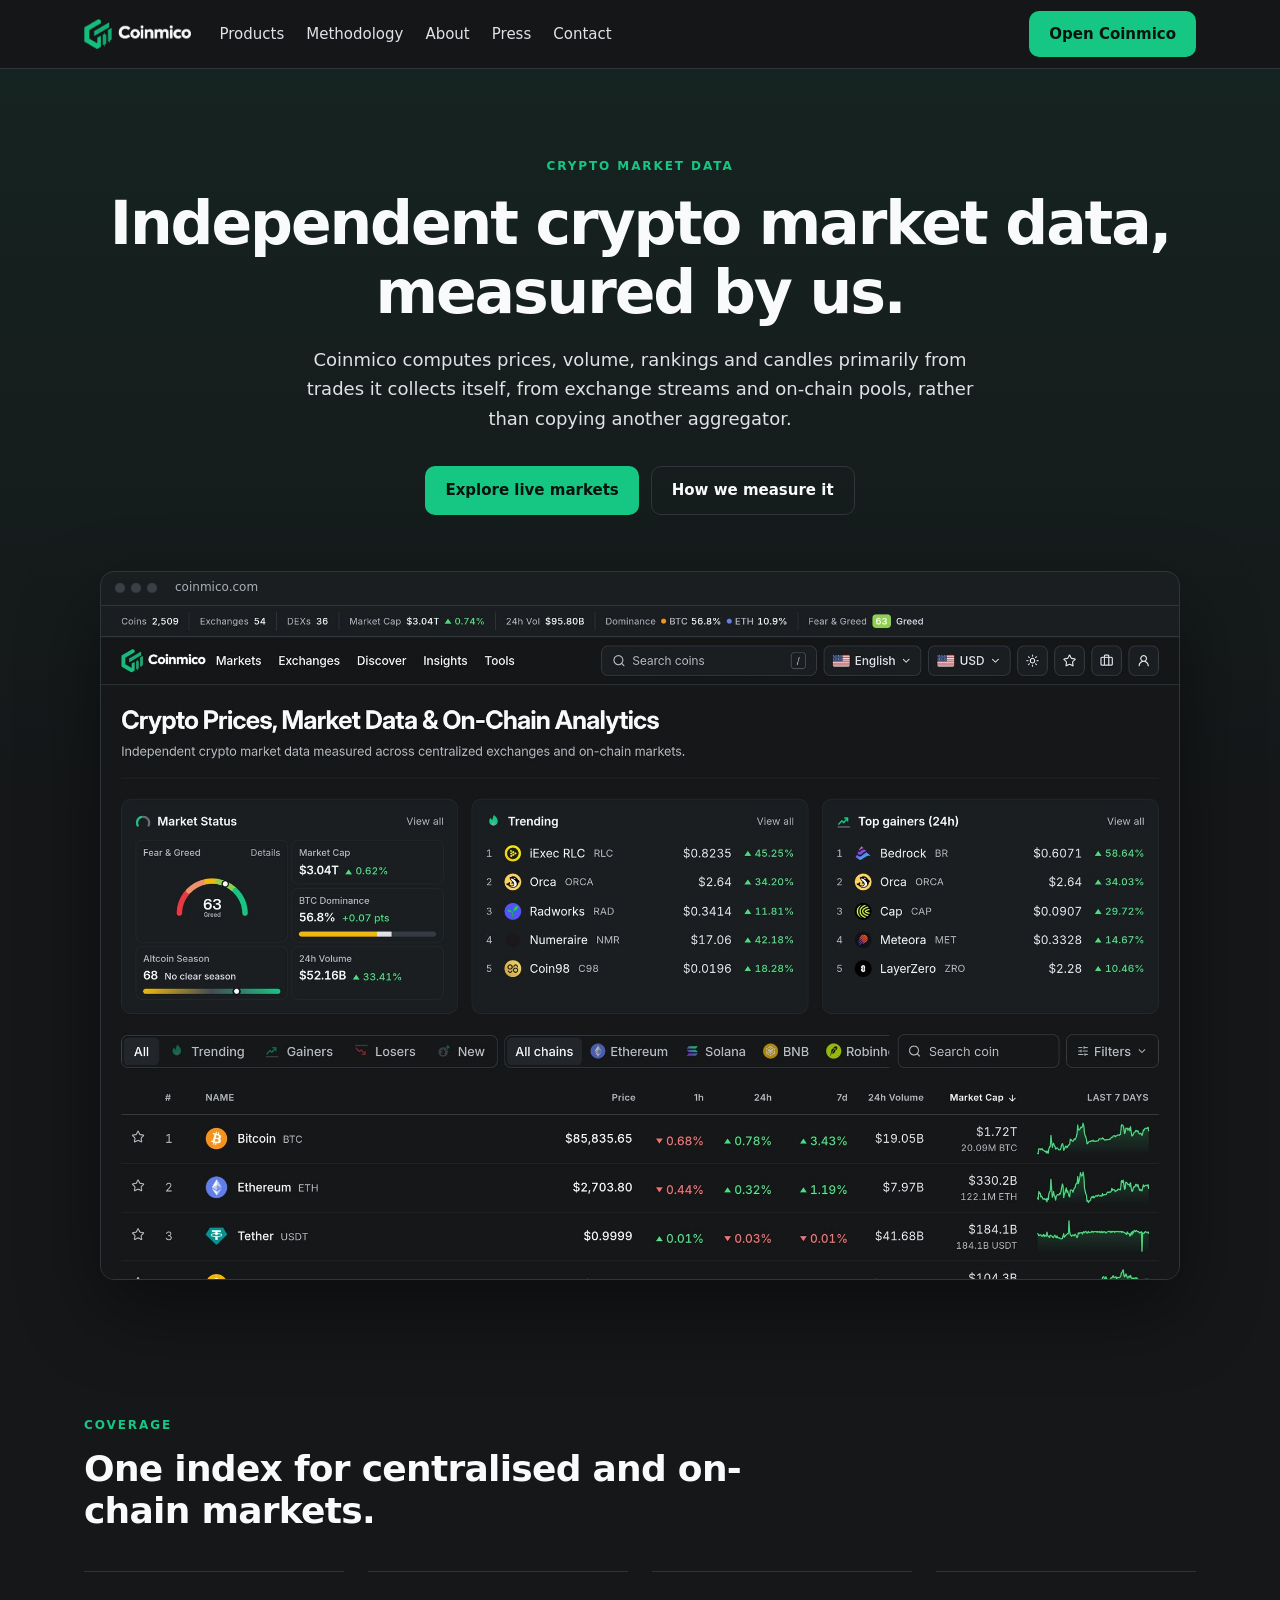
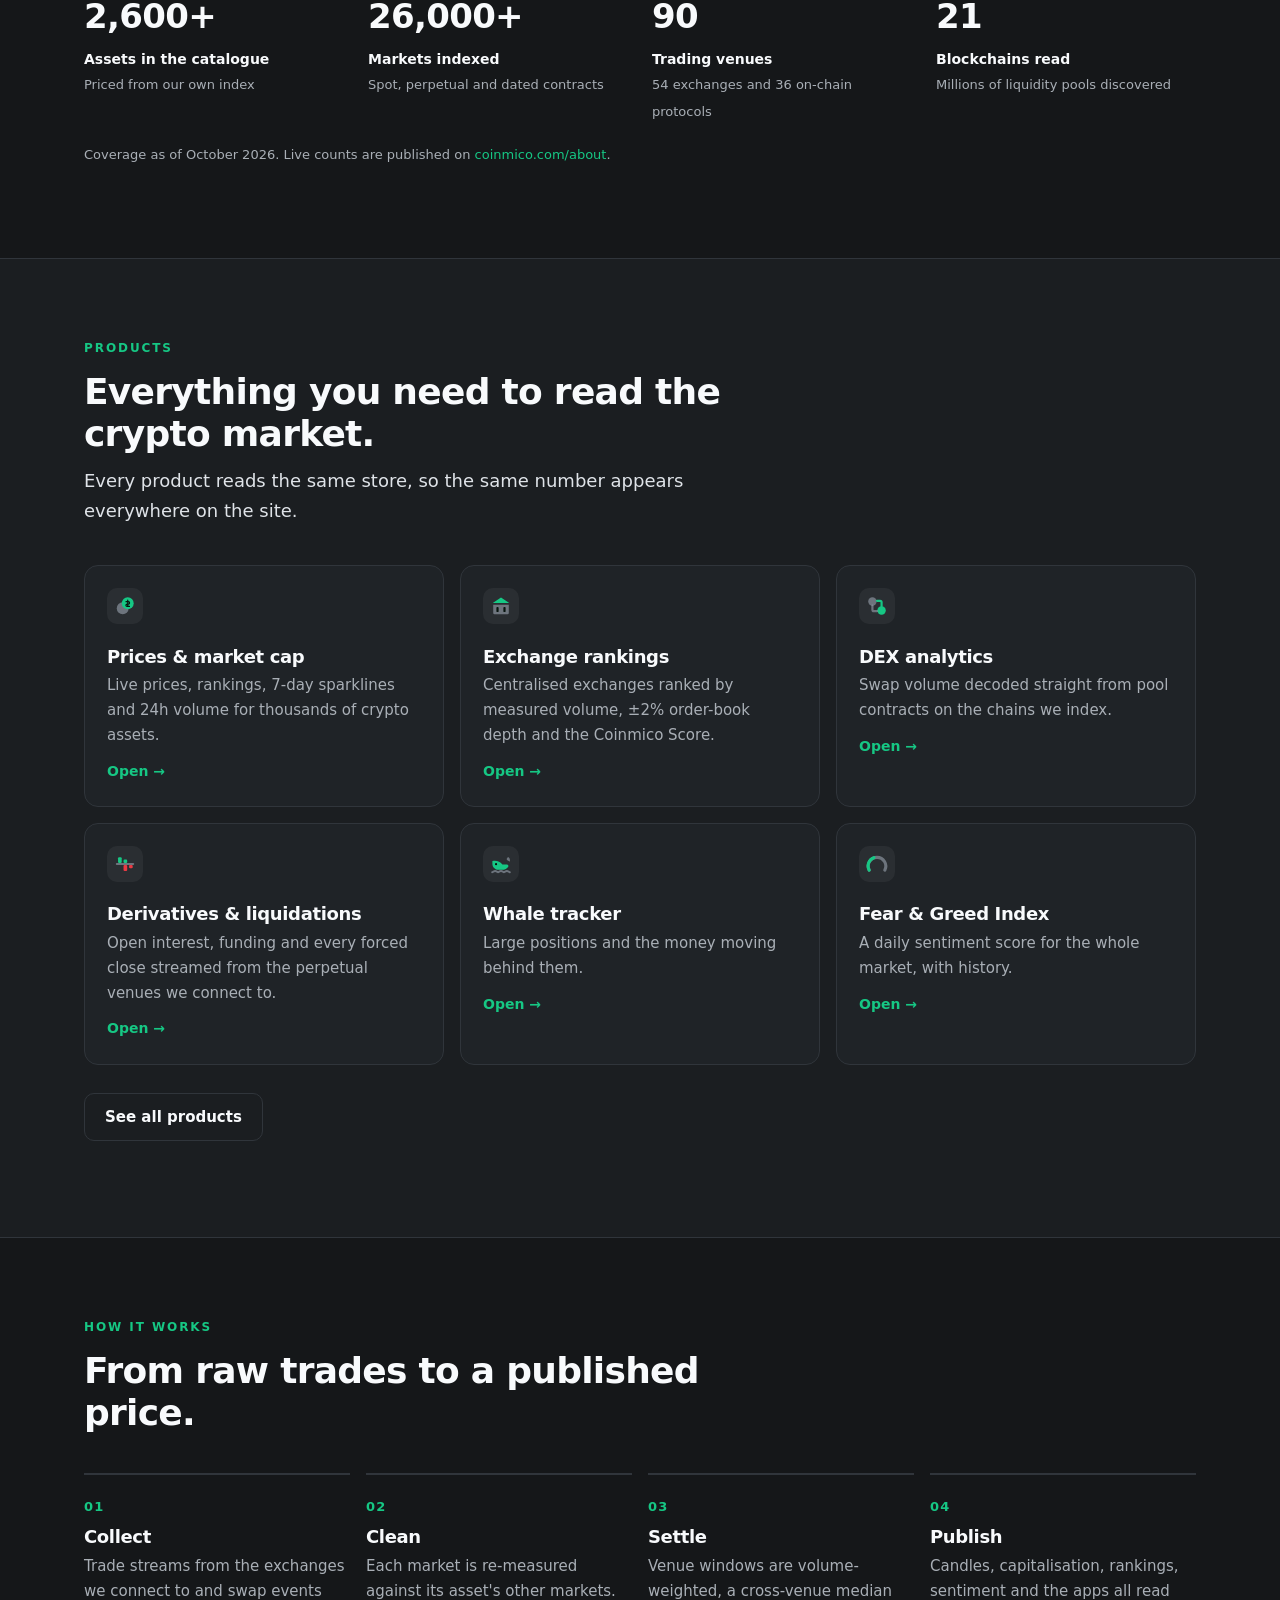
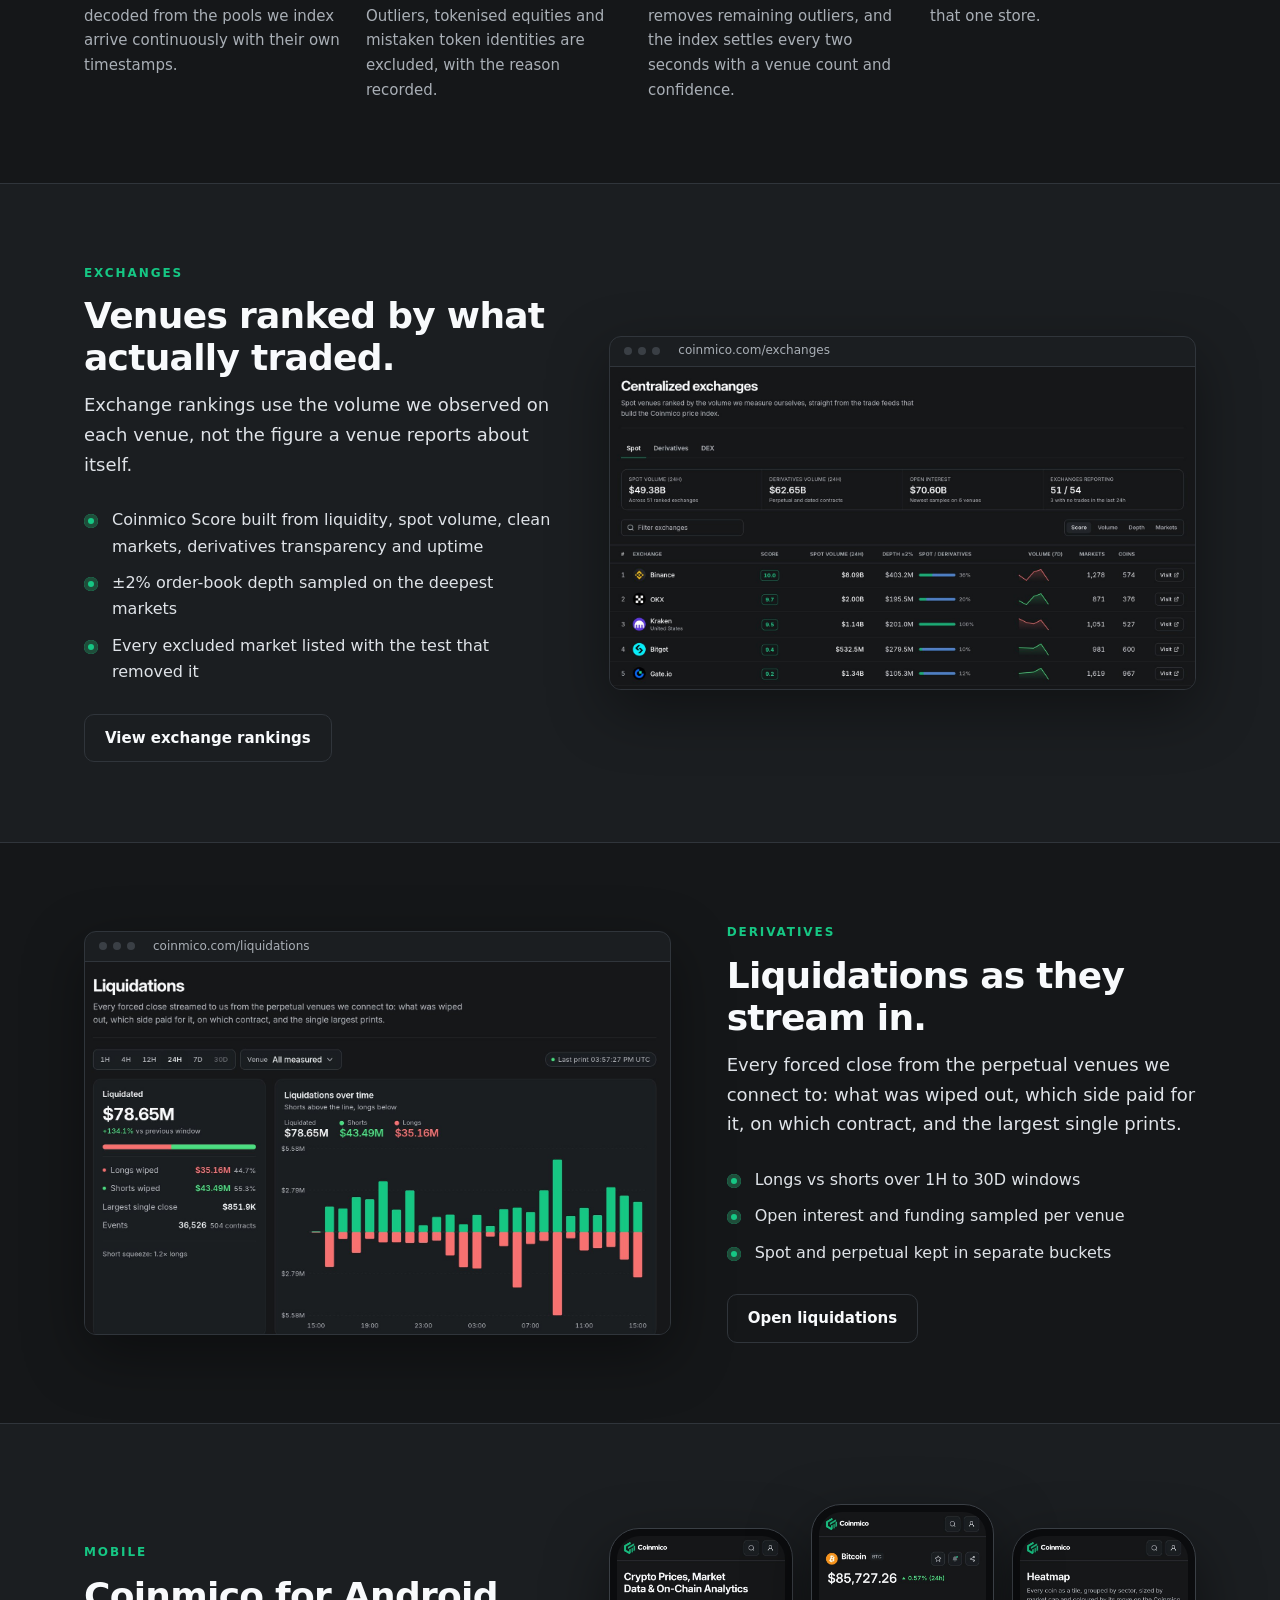
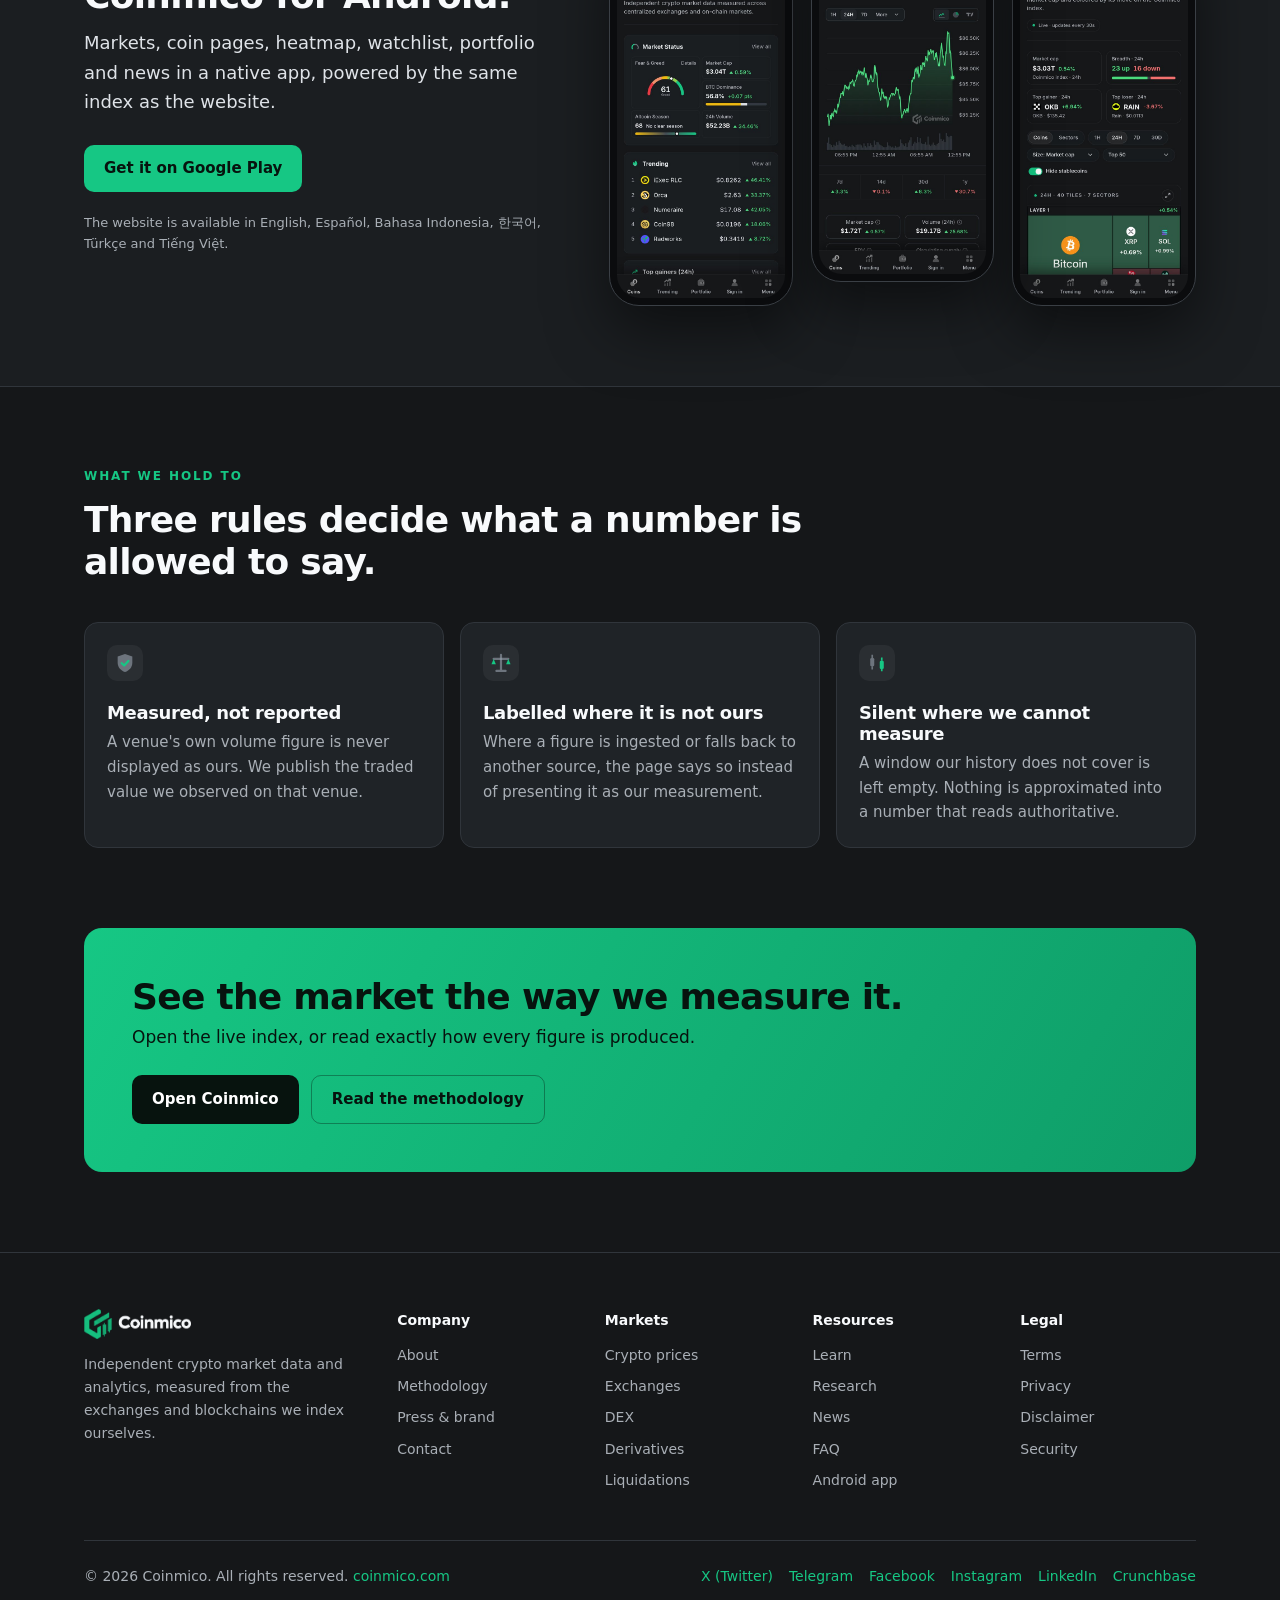
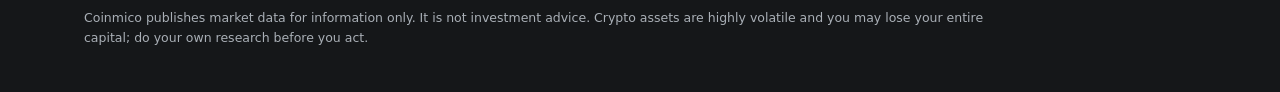
==== commit 7f9ef7e0: "Sharper framed screenshots, mobile hero, Search Console verification Co-Authored-By: Devin AI <15824" ====
--- a/index.html
+++ b/index.html
@@ -5,6 +5,7 @@
 <meta name="viewport" content="width=device-width, initial-scale=1">
 <title>Coinmico – Independent Crypto Market Data &amp; Analytics</title>
 <meta name="description" content="Coinmico is an independent crypto market data platform: live prices, market cap, volume, exchanges, DEXs, derivatives and on-chain analytics measured from the venues it indexes itself.">
+<meta name="google-site-verification" content="2DvX9ov2-x-m9NBm6Z4wi_eZ23luhljxUq-TwgszsI8">
 <link rel="canonical" href="https://coinmico.github.io/">
 <meta name="theme-color" content="#151719">
 <meta property="og:type" content="website">
@@ -43,7 +44,8 @@
     <h1>Independent crypto market data,<br>measured by us.</h1>
     <p class="lead">Coinmico computes prices, volume, rankings and candles primarily from trades it collects itself, from exchange streams and on-chain pools, rather than copying another aggregator.</p>
     <div class="cta"><a class="btn" href="https://coinmico.com">Explore live markets</a><a class="btn ghost" href="methodology.html">How we measure it</a></div>
-    <div class="frame"><div class="bar"><i></i><i></i><i></i><span>coinmico.com</span></div><img src="assets/shot-home.jpg" alt="Coinmico market overview with live prices, market status, trending coins and the market table" width="1440" height="900"></div>
+    <div class="frame hero-d"><div class="bar"><i></i><i></i><i></i><span>coinmico.com</span></div><img src="assets/shot-home.jpg" alt="Coinmico market overview with live prices, market status, trending coins and the market table" width="1920" height="1200"></div>
+    <div class="hero-m"><div class="phone"><img src="assets/m-home.jpg" alt="Coinmico market overview on mobile" width="600" height="1298"></div></div>
   </div>
 </section>
 
@@ -95,7 +97,7 @@
       </ul>
       <a class="btn ghost" href="https://coinmico.com/exchanges">View exchange rankings</a>
     </div>
-    <div class="shot"><img src="assets/shot-exchanges.jpg" alt="Coinmico centralised exchange rankings with score, measured spot volume and order-book depth" width="1440" height="900" loading="lazy"></div>
+    <div class="frame sm"><div class="bar"><i></i><i></i><i></i><span>coinmico.com/exchanges</span></div><img src="assets/shot-exchanges.jpg" alt="Coinmico centralised exchange rankings with score, measured spot volume and order-book depth" width="1600" height="883" loading="lazy"></div>
   </div>
 </section>
 
@@ -112,7 +114,7 @@
       </ul>
       <a class="btn ghost" href="https://coinmico.com/liquidations">Open liquidations</a>
     </div>
-    <div class="shot"><img src="assets/shot-liquidations.jpg" alt="Coinmico liquidations dashboard showing longs and shorts liquidated over time" width="1440" height="900" loading="lazy"></div>
+    <div class="frame sm"><div class="bar"><i></i><i></i><i></i><span>coinmico.com/liquidations</span></div><img src="assets/shot-liquidations.jpg" alt="Coinmico liquidations dashboard showing longs and shorts liquidated over time" width="1600" height="1019" loading="lazy"></div>
   </div>
 </section>
 
@@ -126,9 +128,9 @@
       <p class="note">The website is available in English, Espa&ntilde;ol, Bahasa Indonesia, &#xd55c;&#xad6d;&#xc5b4;, T&uuml;rk&ccedil;e and Ti&#7871;ng Vi&#7879;t.</p>
     </div>
     <div class="phones">
-      <img src="assets/app-markets.jpg" alt="Coinmico Android app markets screen" width="420" height="746" loading="lazy">
-      <img src="assets/app-coin.jpg" alt="Coinmico Android app coin detail screen" width="420" height="746" loading="lazy">
-      <img src="assets/app-heatmap.jpg" alt="Coinmico Android app heatmap screen" width="420" height="746" loading="lazy">
+      <div class="phone"><img src="assets/m-home.jpg" alt="Coinmico markets screen on mobile" width="600" height="1298" loading="lazy"></div>
+      <div class="phone"><img src="assets/m-coin.jpg" alt="Coinmico Bitcoin price chart on mobile" width="600" height="1298" loading="lazy"></div>
+      <div class="phone"><img src="assets/m-heatmap.jpg" alt="Coinmico market heatmap on mobile" width="600" height="1298" loading="lazy"></div>
     </div>
   </div>
 </section>
--- a/assets/site.css
+++ b/assets/site.css
@@ -62,13 +62,19 @@
 .split{display:grid;grid-template-columns:1fr 1.25fr;gap:56px;align-items:center}
 .split.rev{grid-template-columns:1.25fr 1fr}
 .split.rev .txt{order:2}
-.shot{border:1px solid var(--line);border-radius:12px;overflow:hidden;box-shadow:0 20px 60px rgba(0,0,0,.4)}
+.frame img{display:block;width:100%;height:auto}
+.frame.sm{margin:0;max-width:none;border-radius:12px;box-shadow:0 20px 60px rgba(0,0,0,.4)}
+.frame.sm .bar{height:30px}
+.frame.sm .bar i{width:8px;height:8px}
+.hero-m{display:none}
 ul.check{list-style:none;padding:0;margin:20px 0 28px}
 ul.check li{position:relative;padding-left:28px;margin:10px 0;color:var(--soft)}
 ul.check li:before{content:"";position:absolute;left:0;top:7px;width:14px;height:14px;border-radius:50%;background:var(--accent);box-shadow:inset 0 0 0 4px #1f4d3a}
-.phones{display:flex;gap:18px;justify-content:center}
-.phones img{width:200px;border-radius:22px;border:1px solid var(--line);box-shadow:0 20px 50px rgba(0,0,0,.45)}
-.phones img:nth-child(2){transform:translateY(-24px)}
+.phones{display:flex;gap:18px;justify-content:center;align-items:flex-start;padding-top:24px}
+.phone{flex:0 1 200px;background:#0b0c0e;border:1px solid #3a3f45;border-radius:30px;padding:7px;box-shadow:0 24px 60px rgba(0,0,0,.5)}
+.phone img{display:block;width:100%;height:auto;border-radius:23px}
+.phone:nth-child(2){transform:translateY(-24px)}
+.hero-m .phone{flex:none;width:250px;margin:40px auto 0}
 .band{background:linear-gradient(120deg,#16c784,#0f9d68);color:#07130e;border-radius:18px;padding:48px;display:flex;align-items:center;justify-content:space-between;gap:24px;flex-wrap:wrap}
 .band h2{margin:0 0 6px}
 .band p{margin:0;font-size:17px;max-width:620px}
@@ -122,8 +128,13 @@
  header.top .wrap{flex-wrap:wrap;height:auto;padding-top:12px;padding-bottom:10px;row-gap:8px}
  nav.main{order:3;flex-basis:100%;overflow-x:auto;gap:18px;padding-bottom:2px}
  .grid,.grid.four,.grid.two{grid-template-columns:1fr}
- .phones img{width:31%}
- .phones img:nth-child(2){transform:none}
+ .phones{justify-content:flex-start;gap:14px;padding:0 18px 8px;margin:0 -18px;overflow-x:auto;scroll-snap-type:x mandatory;scrollbar-width:none}
+ .phone{flex:0 0 64%;scroll-snap-align:center}
+ .phone:nth-child(2){transform:none}
+ .hero-d{display:none}
+ .hero-m{display:block}
+ .hero-m .phone{border-radius:30px;padding:7px}
+ .hero-m .phone img{border-radius:23px}
  .band{padding:32px}
  .fcols{grid-template-columns:1fr 1fr}
  .stat b{font-size:28px}
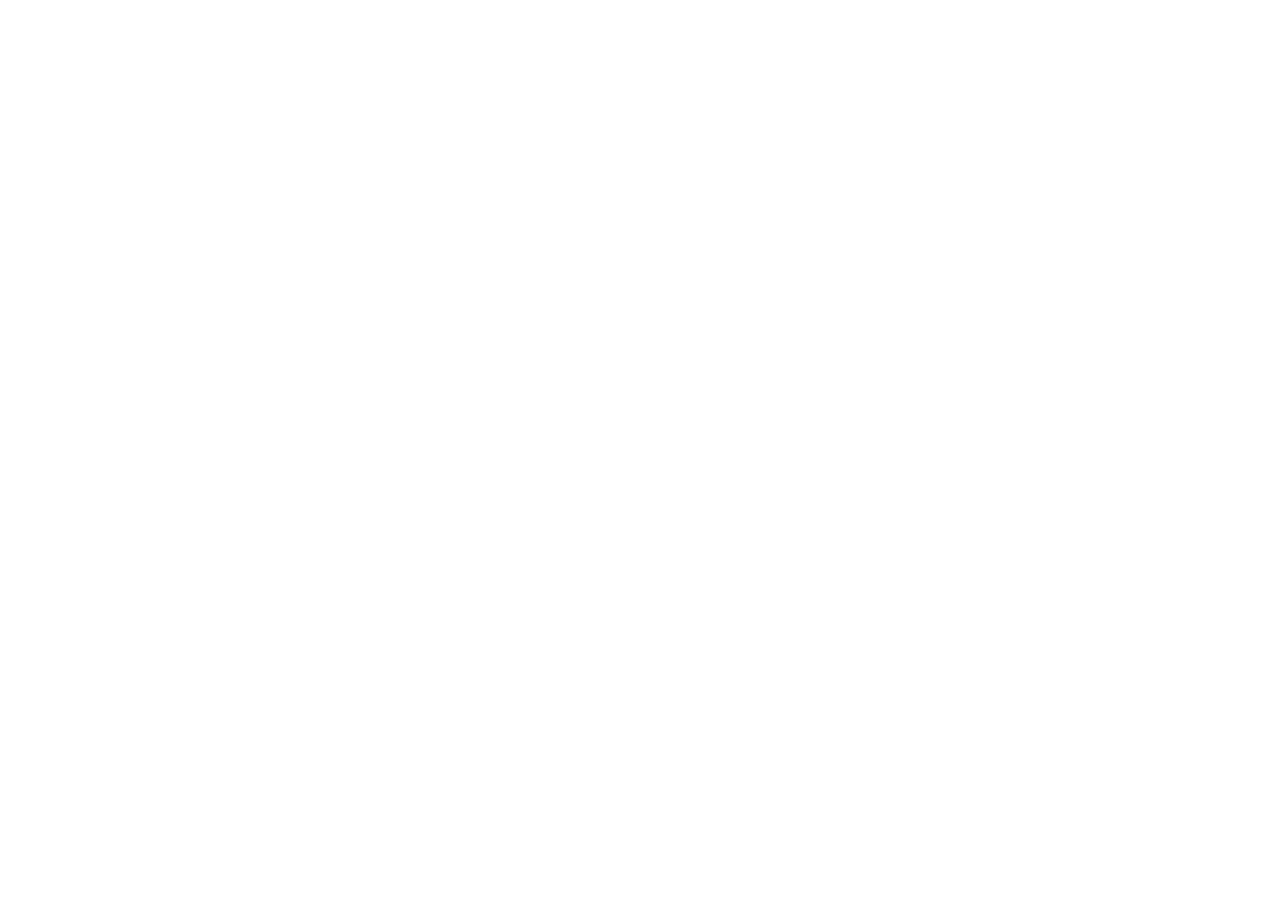
==== commit 1ecc8099: "Redirect company site to coinmico.com Co-Authored-By: Devin AI <158243242+devin-ai-integration[bot]@" ====
--- a/index.html
+++ b/index.html
@@ -2,178 +2,13 @@
 <html lang="en">
 <head>
 <meta charset="utf-8">
-<meta name="viewport" content="width=device-width, initial-scale=1">
-<title>Coinmico – Independent Crypto Market Data &amp; Analytics</title>
-<meta name="description" content="Coinmico is an independent crypto market data platform: live prices, market cap, volume, exchanges, DEXs, derivatives and on-chain analytics measured from the venues it indexes itself.">
+<title>Coinmico</title>
 <meta name="google-site-verification" content="2DvX9ov2-x-m9NBm6Z4wi_eZ23luhljxUq-TwgszsI8">
-<link rel="canonical" href="https://coinmico.github.io/">
-<meta name="theme-color" content="#151719">
-<meta property="og:type" content="website">
-<meta property="og:site_name" content="Coinmico">
-<meta property="og:url" content="https://coinmico.github.io/">
-<meta property="og:title" content="Coinmico – Independent Crypto Market Data &amp; Analytics">
-<meta property="og:description" content="Coinmico is an independent crypto market data platform: live prices, market cap, volume, exchanges, DEXs, derivatives and on-chain analytics measured from the venues it indexes itself.">
-<meta property="og:image" content="https://coinmico.github.io/assets/og.png">
-<meta property="og:image:width" content="1200">
-<meta property="og:image:height" content="630">
-<meta name="twitter:card" content="summary_large_image">
-<meta name="twitter:site" content="@coinmicoHQ">
-<meta name="twitter:image" content="https://coinmico.github.io/assets/og.png">
-<link rel="icon" href="favicon.ico" sizes="any">
-<link rel="apple-touch-icon" href="assets/apple-touch-icon.png">
-<link rel="preconnect" href="https://rsms.me/">
-<link rel="stylesheet" href="https://rsms.me/inter/inter.css">
-<link rel="stylesheet" href="assets/site.css">
-<script type="application/ld+json">{"@context": "https://schema.org", "@type": "Organization", "@id": "https://coinmico.com/#organization", "name": "Coinmico", "url": "https://coinmico.com", "logo": "https://coinmico.com/brand/icon-512.png", "description": "Independent crypto market data and analytics platform measuring prices, volume and liquidity across centralised exchanges and on-chain markets.", "email": "hello@coinmico.com", "sameAs": ["https://x.com/coinmicoHQ", "https://t.me/coinmico", "https://www.facebook.com/coinmico", "https://www.instagram.com/coinmico", "https://www.linkedin.com/in/coinmico-hq", "https://www.crunchbase.com/organization/coinmico", "https://play.google.com/store/apps/details?id=com.coinmico.app", "https://coinmico.github.io/"], "contactPoint": [{"@type": "ContactPoint", "contactType": "customer support", "email": "support@coinmico.com", "availableLanguage": ["en"]}, {"@type": "ContactPoint", "contactType": "press", "email": "hello@coinmico.com", "availableLanguage": ["en"]}]}</script>
-<script type="application/ld+json">{"@context": "https://schema.org", "@type": "WebSite", "name": "Coinmico", "url": "https://coinmico.github.io/", "publisher": {"@id": "https://coinmico.com/#organization"}}</script>
+<link rel="canonical" href="https://coinmico.com/">
+<meta http-equiv="refresh" content="0; url=https://coinmico.com/">
+<script>location.replace("https://coinmico.com/");</script>
 </head>
 <body>
-<a class="skip" href="#main">Skip to content</a>
-<header class="top">
-  <div class="wrap">
-    <a class="logo" href="./" aria-label="Coinmico home"><img src="assets/lockup-dark.png" alt="Coinmico" width="107" height="30"></a>
-    <nav class="main" aria-label="Main"><a href="products.html">Products</a><a href="methodology.html">Methodology</a><a href="about.html">About</a><a href="press.html">Press</a><a href="contact.html">Contact</a></nav>
-    <a class="btn" href="https://coinmico.com">Open Coinmico</a>
-  </div>
-</header>
-<main id="main">
-
-<section class="hero">
-  <div class="wrap">
-    <p class="eyebrow">Crypto market data</p>
-    <h1>Independent crypto market data,<br>measured by us.</h1>
-    <p class="lead">Coinmico computes prices, volume, rankings and candles primarily from trades it collects itself, from exchange streams and on-chain pools, rather than copying another aggregator.</p>
-    <div class="cta"><a class="btn" href="https://coinmico.com">Explore live markets</a><a class="btn ghost" href="methodology.html">How we measure it</a></div>
-    <div class="frame hero-d"><div class="bar"><i></i><i></i><i></i><span>coinmico.com</span></div><img src="assets/shot-home.jpg" alt="Coinmico market overview with live prices, market status, trending coins and the market table" width="1920" height="1200"></div>
-    <div class="hero-m"><div class="phone"><img src="assets/m-home.jpg" alt="Coinmico market overview on mobile" width="600" height="1298"></div></div>
-  </div>
-</section>
-
-<section>
-  <div class="wrap">
-    <div class="head"><p class="eyebrow">Coverage</p><h2>One index for centralised and on-chain markets.</h2></div>
-    
-<div class="stats">
-  <div class="stat"><b>2,600+</b><span>Assets in the catalogue</span><small>Priced from our own index</small></div>
-  <div class="stat"><b>26,000+</b><span>Markets indexed</span><small>Spot, perpetual and dated contracts</small></div>
-  <div class="stat"><b>90</b><span>Trading venues</span><small>54 exchanges and 36 on-chain protocols</small></div>
-  <div class="stat"><b>21</b><span>Blockchains read</span><small>Millions of liquidity pools discovered</small></div>
-</div>
-<p class="note">Coverage as of October 2026. Live counts are published on <a href="https://coinmico.com/about">coinmico.com/about</a>.</p>
-
-  </div>
-</section>
-
-<section class="alt">
-  <div class="wrap">
-    <div class="head"><p class="eyebrow">Products</p><h2>Everything you need to read the crypto market.</h2><p class="lead">Every product reads the same store, so the same number appears everywhere on the site.</p></div>
-    <div class="grid"><a class="card" href="https://coinmico.com/"><svg viewBox="0 0 24 24" aria-hidden="true" class="ic"><circle cx="9.5" cy="14.5" r="6.5" fill="rgba(153,164,176,0.6)"></circle><circle cx="15" cy="9" r="6.5" fill="#16c784"></circle><path d="M15 5.6v6.8M13.1 7.3h2.6a1.3 1.3 0 0 1 0 2.6h-1.4a1.3 1.3 0 0 0 0 2.6h2.6" stroke="#07130e" stroke-width="1.3" stroke-linecap="round" fill="none"></path></svg><h3>Prices &amp; market cap</h3><p>Live prices, rankings, 7-day sparklines and 24h volume for thousands of crypto assets.</p><span class="more">Open &rarr;</span></a><a class="card" href="https://coinmico.com/exchanges"><svg viewBox="0 0 24 24" aria-hidden="true" class="ic"><path d="M3.5 10.5h17v9a1.5 1.5 0 0 1-1.5 1.5H5a1.5 1.5 0 0 1-1.5-1.5v-9Z" fill="rgba(153,164,176,0.6)"></path><path d="M12 2.6l9 6.2H3l9-6.2Z" fill="#16c784"></path><rect x="7" y="13" width="2.4" height="5.6" rx="1" fill="#07130e"></rect><rect x="14.6" y="13" width="2.4" height="5.6" rx="1" fill="#07130e"></rect></svg><h3>Exchange rankings</h3><p>Centralised exchanges ranked by measured volume, &plusmn;2% order-book depth and the Coinmico Score.</p><span class="more">Open &rarr;</span></a><a class="card" href="https://coinmico.com/exchanges/dex"><svg viewBox="0 0 24 24" aria-hidden="true" class="ic"><circle cx="7" cy="7" r="4.6" fill="rgba(153,164,176,0.6)"></circle><circle cx="17" cy="17" r="4.6" fill="#16c784"></circle><path d="M7 11.6v4.4a1.6 1.6 0 0 0 1.6 1.6h3.4" stroke="rgba(153,164,176,0.6)" stroke-width="2.4" stroke-linecap="round" fill="none"></path><path d="M17 12.4V8a1.6 1.6 0 0 0-1.6-1.6H12" stroke="#16c784" stroke-width="2.4" stroke-linecap="round" fill="none"></path></svg><h3>DEX analytics</h3><p>Swap volume decoded straight from pool contracts on the chains we index.</p><span class="more">Open &rarr;</span></a><a class="card" href="https://coinmico.com/liquidations"><svg viewBox="0 0 24 24" aria-hidden="true" class="ic"><rect x="2" y="10.9" width="20" height="2.2" rx="1.1" fill="rgba(153,164,176,0.6)"></rect><rect x="4.4" y="4.6" width="4" height="6.3" rx="1.2" fill="#16c784"></rect><rect x="10.4" y="7.2" width="4" height="3.7" rx="1.2" fill="#16c784"></rect><rect x="10.4" y="13.1" width="4" height="6.6" rx="1.2" fill="#ea3943"></rect><rect x="16.4" y="13.1" width="4" height="3.6" rx="1.2" fill="#ea3943"></rect></svg><h3>Derivatives &amp; liquidations</h3><p>Open interest, funding and every forced close streamed from the perpetual venues we connect to.</p><span class="more">Open &rarr;</span></a><a class="card" href="https://coinmico.com/whales"><svg viewBox="0 0 24 24" aria-hidden="true" class="ic"><path d="M19.6 4.4c1.7.7 2.4 2.3 2.1 4.8-1.9-.4-3.1-1.3-3.6-2.7l1.5-2.1Z" fill="rgba(153,164,176,0.6)"></path><path d="M2.6 8.8c4.5-.9 8.1.4 10.9 3.8h4.9c1.3 0 2.1 1.3 1.5 2.4-1.3 2.2-3.7 3.4-6.9 3.4H9.4c-3.8 0-6.8-3-6.8-6.7V8.8Z" fill="#16c784"></path><circle cx="6.6" cy="12.2" r="1.2" fill="#07130e"></circle><path d="M2.4 20.9c1.6 0 1.6-1.3 3.2-1.3s1.6 1.3 3.2 1.3 1.6-1.3 3.2-1.3 1.6 1.3 3.2 1.3 1.6-1.3 3.2-1.3 1.6 1.3 3.2 1.3" stroke="rgba(153,164,176,0.6)" stroke-width="2.2" stroke-linecap="round" fill="none"></path></svg><h3>Whale tracker</h3><p>Large positions and the money moving behind them.</p><span class="more">Open &rarr;</span></a><a class="card" href="https://coinmico.com/fear-and-greed"><svg viewBox="0 0 24 24" aria-hidden="true" class="ic"><path d="M3.4 18.6a9.6 9.6 0 1 1 17.2 0" stroke="rgba(153,164,176,0.6)" stroke-width="3.4" stroke-linecap="round" fill="none"></path><path d="M3.4 18.6A9.6 9.6 0 0 1 8.6 5.1" stroke="#16c784" stroke-width="3.4" stroke-linecap="round" fill="none"></path></svg><h3>Fear &amp; Greed Index</h3><p>A daily sentiment score for the whole market, with history.</p><span class="more">Open &rarr;</span></a></div>
-    <p style="margin-top:28px"><a class="btn ghost" href="products.html">See all products</a></p>
-  </div>
-</section>
-
-<section>
-  <div class="wrap">
-    <div class="head"><p class="eyebrow">How it works</p><h2>From raw trades to a published price.</h2></div>
-    <div class="steps">
-      <div class="step"><h3>Collect</h3><p>Trade streams from the exchanges we connect to and swap events decoded from the pools we index arrive continuously with their own timestamps.</p></div>
-      <div class="step"><h3>Clean</h3><p>Each market is re-measured against its asset's other markets. Outliers, tokenised equities and mistaken token identities are excluded, with the reason recorded.</p></div>
-      <div class="step"><h3>Settle</h3><p>Venue windows are volume-weighted, a cross-venue median removes remaining outliers, and the index settles every two seconds with a venue count and confidence.</p></div>
-      <div class="step"><h3>Publish</h3><p>Candles, capitalisation, rankings, sentiment and the apps all read that one store.</p></div>
-    </div>
-  </div>
-</section>
-
-<section class="alt">
-  <div class="wrap split">
-    <div class="txt">
-      <p class="eyebrow">Exchanges</p>
-      <h2>Venues ranked by what actually traded.</h2>
-      <p class="lead">Exchange rankings use the volume we observed on each venue, not the figure a venue reports about itself.</p>
-      <ul class="check">
-        <li>Coinmico Score built from liquidity, spot volume, clean markets, derivatives transparency and uptime</li>
-        <li>&plusmn;2% order-book depth sampled on the deepest markets</li>
-        <li>Every excluded market listed with the test that removed it</li>
-      </ul>
-      <a class="btn ghost" href="https://coinmico.com/exchanges">View exchange rankings</a>
-    </div>
-    <div class="frame sm"><div class="bar"><i></i><i></i><i></i><span>coinmico.com/exchanges</span></div><img src="assets/shot-exchanges.jpg" alt="Coinmico centralised exchange rankings with score, measured spot volume and order-book depth" width="1600" height="883" loading="lazy"></div>
-  </div>
-</section>
-
-<section>
-  <div class="wrap split rev">
-    <div class="txt">
-      <p class="eyebrow">Derivatives</p>
-      <h2>Liquidations as they stream in.</h2>
-      <p class="lead">Every forced close from the perpetual venues we connect to: what was wiped out, which side paid for it, on which contract, and the largest single prints.</p>
-      <ul class="check">
-        <li>Longs vs shorts over 1H to 30D windows</li>
-        <li>Open interest and funding sampled per venue</li>
-        <li>Spot and perpetual kept in separate buckets</li>
-      </ul>
-      <a class="btn ghost" href="https://coinmico.com/liquidations">Open liquidations</a>
-    </div>
-    <div class="frame sm"><div class="bar"><i></i><i></i><i></i><span>coinmico.com/liquidations</span></div><img src="assets/shot-liquidations.jpg" alt="Coinmico liquidations dashboard showing longs and shorts liquidated over time" width="1600" height="1019" loading="lazy"></div>
-  </div>
-</section>
-
-<section class="alt">
-  <div class="wrap split">
-    <div class="txt">
-      <p class="eyebrow">Mobile</p>
-      <h2>Coinmico for Android.</h2>
-      <p class="lead">Markets, coin pages, heatmap, watchlist, portfolio and news in a native app, powered by the same index as the website.</p>
-      <div class="cta"><a class="btn" href="https://play.google.com/store/apps/details?id=com.coinmico.app">Get it on Google Play</a></div>
-      <p class="note">The website is available in English, Espa&ntilde;ol, Bahasa Indonesia, &#xd55c;&#xad6d;&#xc5b4;, T&uuml;rk&ccedil;e and Ti&#7871;ng Vi&#7879;t.</p>
-    </div>
-    <div class="phones">
-      <div class="phone"><img src="assets/m-home.jpg" alt="Coinmico markets screen on mobile" width="600" height="1298" loading="lazy"></div>
-      <div class="phone"><img src="assets/m-coin.jpg" alt="Coinmico Bitcoin price chart on mobile" width="600" height="1298" loading="lazy"></div>
-      <div class="phone"><img src="assets/m-heatmap.jpg" alt="Coinmico market heatmap on mobile" width="600" height="1298" loading="lazy"></div>
-    </div>
-  </div>
-</section>
-
-<section>
-  <div class="wrap">
-    <div class="head"><p class="eyebrow">What we hold to</p><h2>Three rules decide what a number is allowed to say.</h2></div>
-    <div class="grid">
-      <div class="card"><svg viewBox="0 0 24 24" aria-hidden="true" class="ic"><path d="M12 2.2 20 5v6.6c0 4.6-3.2 8.4-8 10.2-4.8-1.8-8-5.6-8-10.2V5l8-2.8Z" fill="rgba(153,164,176,0.6)"></path><path d="M8.4 12.2l2.7 2.6 4.6-5" stroke="#16c784" stroke-width="2.4" stroke-linecap="round" stroke-linejoin="round" fill="none"></path></svg><h3>Measured, not reported</h3><p>A venue's own volume figure is never displayed as ours. We publish the traded value we observed on that venue.</p></div>
-      <div class="card"><svg viewBox="0 0 24 24" aria-hidden="true" class="ic"><path d="M12 3v17M7 20.6h10" stroke="rgba(153,164,176,0.6)" stroke-width="2.4" stroke-linecap="round"></path><path d="M4 7.4h16" stroke="rgba(153,164,176,0.6)" stroke-width="2.4" stroke-linecap="round"></path><path d="M4 7.6 1.6 13.4h4.8L4 7.6Z" fill="#16c784"></path><path d="M20 7.6 17.6 13.4h4.8L20 7.6Z" fill="#16c784"></path></svg><h3>Labelled where it is not ours</h3><p>Where a figure is ingested or falls back to another source, the page says so instead of presenting it as our measurement.</p></div>
-      <div class="card"><svg viewBox="0 0 24 24" aria-hidden="true" class="ic"><rect x="4.6" y="6.5" width="4.4" height="9" rx="1.4" fill="rgba(153,164,176,0.6)"></rect><path d="M6.8 3v3.5M6.8 15.5V19" stroke="rgba(153,164,176,0.6)" stroke-width="1.8"></path><rect x="15" y="9.5" width="4.4" height="9" rx="1.4" fill="#16c784"></rect><path d="M17.2 6v3.5M17.2 18.5V21" stroke="#16c784" stroke-width="1.8"></path></svg><h3>Silent where we cannot measure</h3><p>A window our history does not cover is left empty. Nothing is approximated into a number that reads authoritative.</p></div>
-    </div>
-  </div>
-</section>
-
-<section style="padding-top:0">
-  <div class="wrap">
-    <div class="band">
-      <div><h2>See the market the way we measure it.</h2><p>Open the live index, or read exactly how every figure is produced.</p></div>
-      <div class="cta"><a class="btn" href="https://coinmico.com">Open Coinmico</a><a class="btn ghost" href="methodology.html">Read the methodology</a></div>
-    </div>
-  </div>
-</section>
-
-</main>
-<footer class="site">
-  <div class="wrap">
-    <div class="fcols">
-      <div>
-        <a class="logo" href="./"><img src="assets/lockup-dark.png" alt="Coinmico" width="107" height="30"></a>
-        <p style="margin:14px 0 0;max-width:300px">Independent crypto market data and analytics, measured from the exchanges and blockchains we index ourselves.</p>
-      </div>
-      <div><h4>Company</h4><ul><li><a href="about.html">About</a></li><li><a href="methodology.html">Methodology</a></li><li><a href="press.html">Press &amp; brand</a></li><li><a href="contact.html">Contact</a></li></ul></div>
-      <div><h4>Markets</h4><ul><li><a href="https://coinmico.com/">Crypto prices</a></li><li><a href="https://coinmico.com/exchanges">Exchanges</a></li><li><a href="https://coinmico.com/exchanges/dex">DEX</a></li><li><a href="https://coinmico.com/exchanges/derivatives">Derivatives</a></li><li><a href="https://coinmico.com/liquidations">Liquidations</a></li></ul></div>
-      <div><h4>Resources</h4><ul><li><a href="https://coinmico.com/learn">Learn</a></li><li><a href="https://coinmico.com/research">Research</a></li><li><a href="https://coinmico.com/news">News</a></li><li><a href="https://coinmico.com/faq">FAQ</a></li><li><a href="https://play.google.com/store/apps/details?id=com.coinmico.app">Android app</a></li></ul></div>
-      <div><h4>Legal</h4><ul><li><a href="https://coinmico.com/terms">Terms</a></li><li><a href="https://coinmico.com/privacy">Privacy</a></li><li><a href="https://coinmico.com/disclaimer">Disclaimer</a></li><li><a href="https://coinmico.com/security">Security</a></li></ul></div>
-    </div>
-    <div class="fbottom">
-      <span>&copy; 2026 Coinmico. All rights reserved. <a href="https://coinmico.com">coinmico.com</a></span>
-      <div class="socials"><a href="https://x.com/coinmicoHQ" rel="me noopener" target="_blank">X (Twitter)</a><a href="https://t.me/coinmico" rel="me noopener" target="_blank">Telegram</a><a href="https://www.facebook.com/coinmico" rel="me noopener" target="_blank">Facebook</a><a href="https://www.instagram.com/coinmico" rel="me noopener" target="_blank">Instagram</a><a href="https://www.linkedin.com/in/coinmico-hq" rel="me noopener" target="_blank">LinkedIn</a><a href="https://www.crunchbase.com/organization/coinmico" rel="me noopener" target="_blank">Crunchbase</a></div>
-    </div>
-    <p class="disc">Coinmico publishes market data for information only. It is not investment advice. Crypto assets are highly volatile and you may lose your entire capital; do your own research before you act.</p>
-  </div>
-</footer>
+<a href="https://coinmico.com/">Continue to Coinmico</a>
 </body>
 </html>
